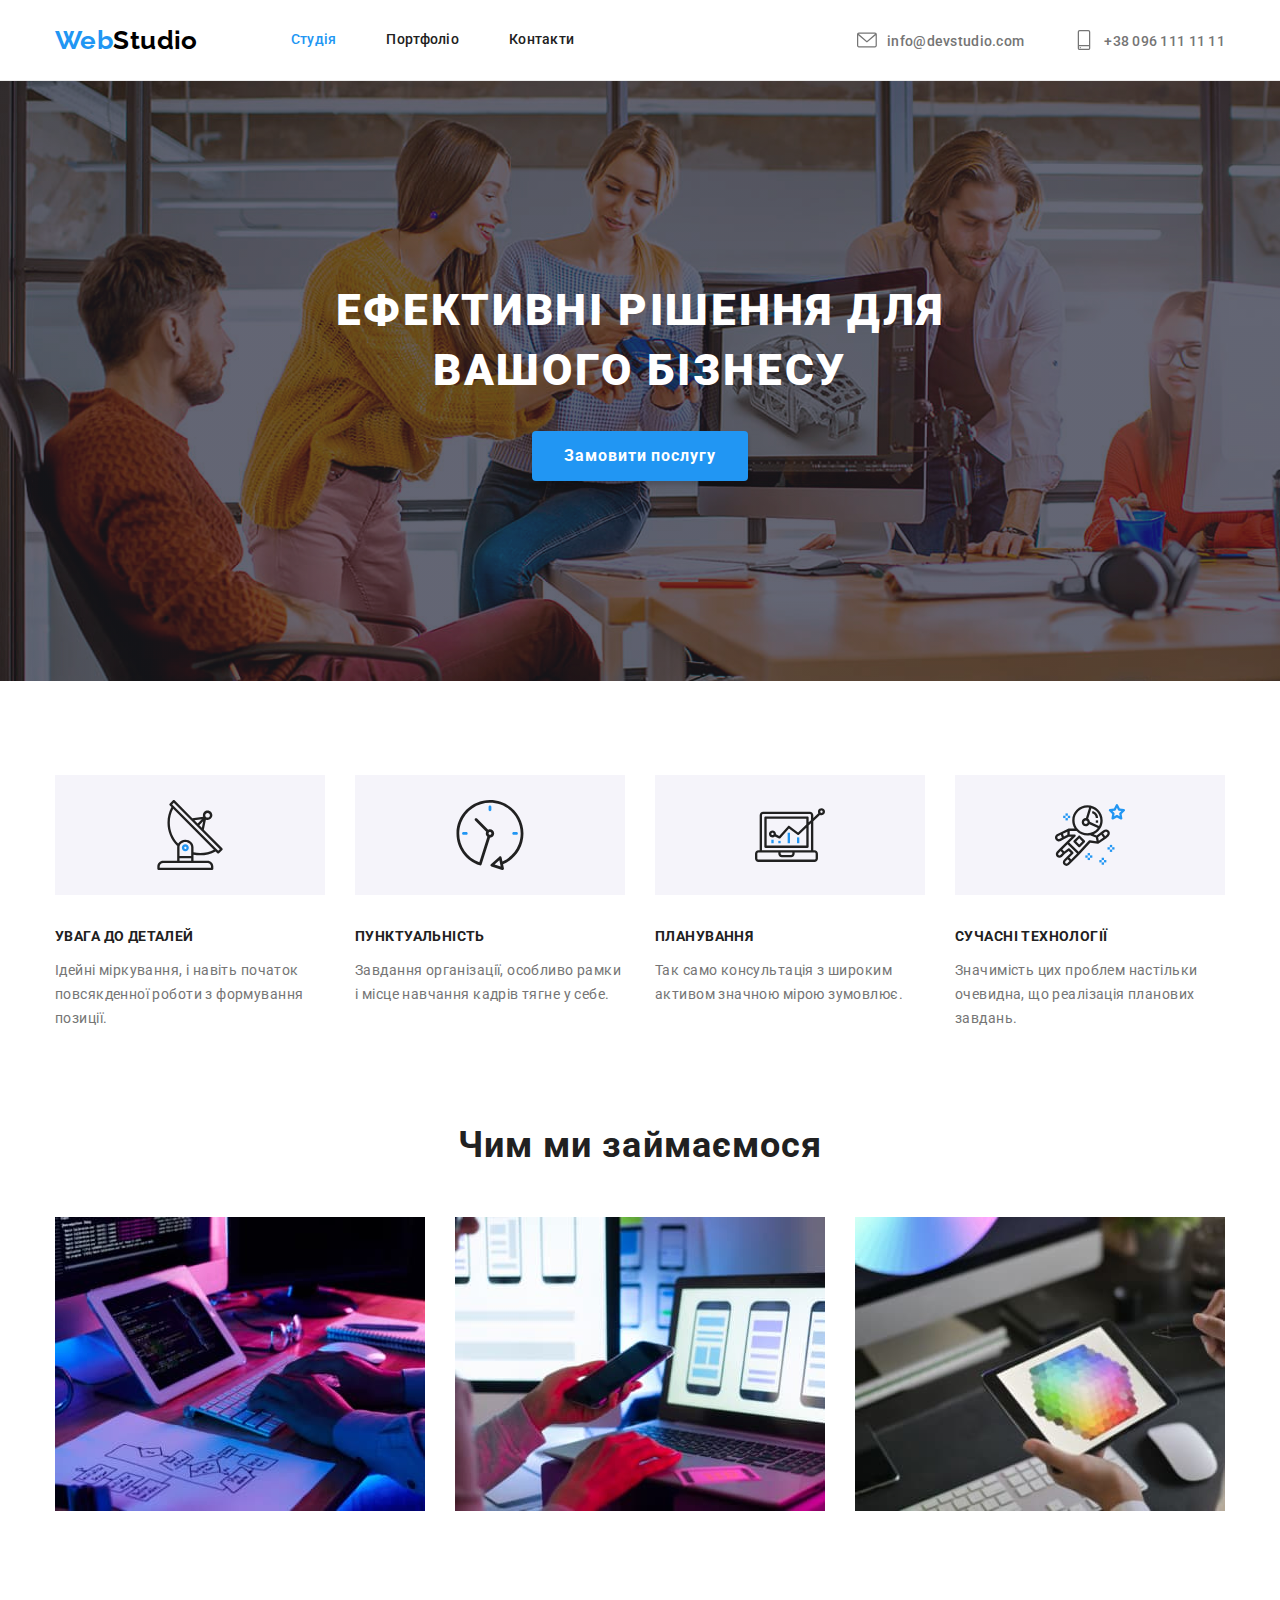
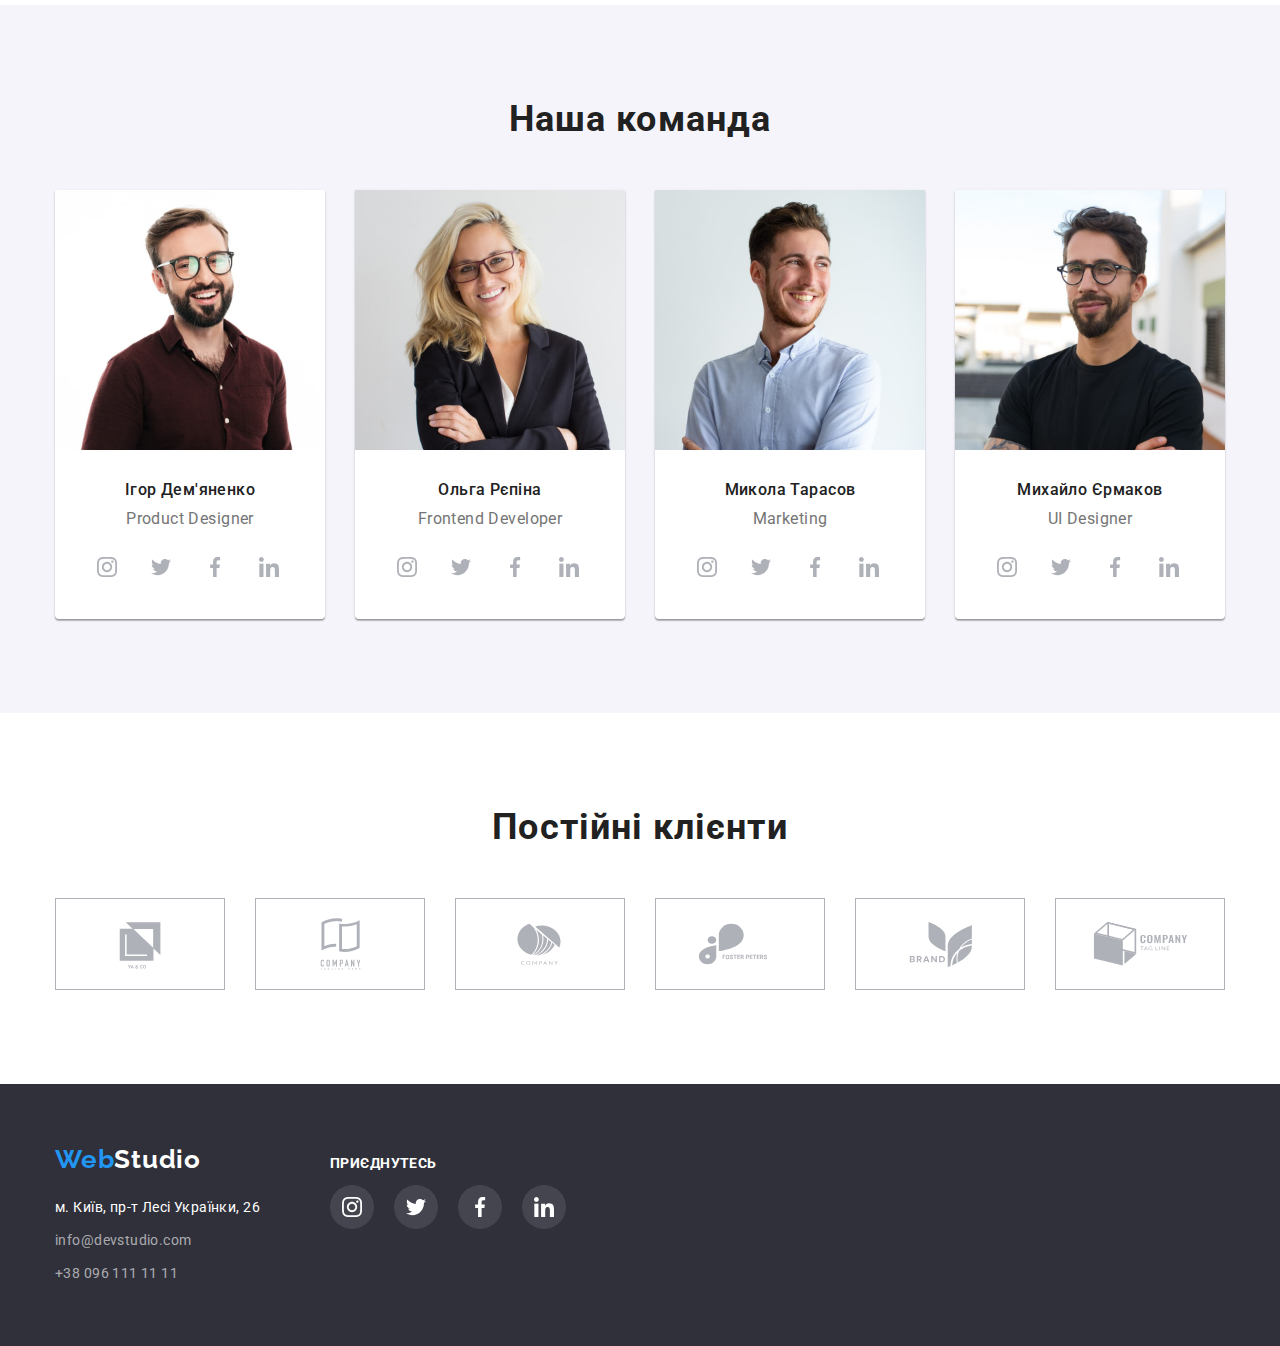
==== index.html @ 355a6f85 "home work" ====
<!DOCTYPE html>
<html lang="uk">

<head>
  <meta charset="UTF-8" />
  <meta http-equiv="X-UA-Compatible" content="IE=edge" />
  <meta name="viewport" content="width=device-width, initial-scale=1.0" />
  <link rel="preconnect" href="https://fonts.googleapis.com" />
  <link rel="preconnect" href="https://fonts.gstatic.com" crossorigin />
  <link href="https://fonts.googleapis.com/css2?family=Raleway:wght@700&family=Roboto:wght@400;500;700;900&display=swap"
    rel="stylesheet" />
  <title>Web Studio</title>
  <link rel="stylesheet"
    href="https://cdnjs.cloudflare.com/ajax/libs/modern-normalize/1.1.0/modern-normalize.min.css" />
  <link rel="stylesheet" href="./сss/styles.css" />
  <link rel="stylesheet" href="./сss/icon.css" />
</head>
<body>
  <!-- Heder -->
  <header class="header">
    <nav class="container header-container">
      <a lang="en" href="./index.html" class="logo"> <span class="logoweb">Web</span>Studio </a>
      <ul class="site-nav list">
        <li class="site-nav-link"><a href="./index.html" class="link curent">Студія </a></li>
        <li class="site-nav-link"><a href="./portfolio.html" class="link">Портфоліо </a></li>
        <li class="site-nav-link"><a href="Контакти" class="link">Контакти </a></li>
      </ul>
      <ul class="auth-nav list">
        <li class="nav-site icon-marg">
<a href="mailto:info@devstudio.com" class="link-nav">
            <div>
              <svg class="icon-nav">
                <use href="./images/symbol-defs.svg#icon-envelope">
                </use>
              </svg>
            </div>
            info@devstudio.com
          </a>
        </li>
        <li class="nav-site">
<a href="tel:+380961111111" class="link-nav">
            <div>
              <svg class="icon-nav">
                <use href="./images/symbol-defs.svg#icon-smartphone">
                </use>
              </svg>
            </div>+38 096 111 11 11
          </a>
        </li>
      </ul>
    </nav>
  </header>
  <main>
    <!-- Section 1 -->
    <section class="hero">
      <h1 class="hero-title">
        Ефективні рішення для<br />
        вашого бізнесу
      </h1>
      <!-- TO DO BUTTON -->
      <button type="button" class="button-hero button-portfolio">Замовити послугу</button>
    </section>
    <section class="textclass section">
      <!-- Hiden after-->
      <div class="container">
<h2 class="visually-hidden">Особливості</h2>
        <ul class="textsextion">
          <li class="textbox">
            <div class="icon-list">
              <svg class="antena">
                <use href="./images/symbol-defs.svg#icon-antenna-1">
                </use>
              </svg>
            </div>
            <h3 class="peculiarities">УВАГА ДО ДЕТАЛЕЙ</h3>
            <p class="peculiarities-list">
              Ідейні міркування, і навіть початок повсякденної роботи з формування позиції.
            </p>
          </li>
          <li class="textbox">
            <div class="icon-list">
              <svg class="antena">
                <use href="./images/symbol-defs.svg#icon-clock-1">
                </use>
              </svg>
            </div>
            <h3 class="peculiarities">ПУНКТУАЛЬНІСТЬ</h3>
            <p class="peculiarities-list">
              Завдання організації, особливо рамки і місце навчання кадрів тягне у себе.
            </p>
          </li>
          <li class="textbox">
            <div class="icon-list">
              <svg class="antena">
                <use href="./images/symbol-defs.svg#icon-diagram-1">
                </use>
              </svg>
            </div>
            <h3 class="peculiarities">ПЛАНУВАННЯ</h3>
            <p class="peculiarities-list">
              Так само консультація з широким активом значною мірою зумовлює.
            </p>
          </li>
          <li class="textbox">
            <div class="icon-list">
              <svg class="antena">
                <use href="./images/symbol-defs.svg#icon-astronaut-1">
                </use>
              </svg>
            </div>
            <h3 class="peculiarities">СУЧАСНІ ТЕХНОЛОГІЇ</h3>
            <p class="peculiarities-list">
              Значимість цих проблем настільки очевидна, що реалізація планових завдань.
            </p>
          </li>
        </ul>
    </section>
    </div>
    <section class="section-list">
      <div class="container ">
        <h2 class="section-tittle">Чим ми займаємося</h2>
        <ul class="boxcard">
          <li class="fotowork"><img src="./images/box1.jpg" alt="Проект з 0" width="370" /></li>
          <li class="fotowork">
            <img src="./images/box2.jpg" alt="Теми на любий вибір" width="370" />
          </li>
          <li class="fotowork"><img src="./images/box3.jpg" alt="Дизайн" width="370" /></li>
        </ul>
      </div>
    </section>
    <!-- Comand -->
    <section class=" section-team section">
      <div class="container">
        <h2 class="section-tittle pading-list">Наша команда</h2>
        <ul class="team-foto-link">
          <li class="team-workers">
            <img src="./images/teamcard1.jpg" alt="Дизайнер" width="270" height="260" />
            <div class="borderteam">
              <h3 class="team">Ігор Дем'яненко</h3>
              <p class="team-work">Product Designer</p>
              <div class="teamicon">
                <a href="https://www.instagram.com" class="socweb">
                  <div class="icon-social">
                    <svg class="social">
                      <use href="./images/symbol-defs.svg#icon-instagram-2">
                      </use>
                    </svg>
                  </div>
                </a>
                <a href="https://twitter.com/" class="socweb">
                  <div class="icon-social">
                    <svg class="social">
                      <use href="./images/symbol-defs.svg#icon-twitter-1">
                      </use>
                    </svg>
                  </div>
                </a>
                <a href="https://www.facebook.com/" class="socweb">
                  <div class="icon-social">
                    <svg class="social">
                      <use href="./images/symbol-defs.svg#icon-facebook-1">
                      </use>
                    </svg>
                  </div>
                </a>
                <a href="https://ua.linkedin.com/" class="socweb">
                  <div class="icon-social">
                    <svg class="social">
                      <use href="./images/symbol-defs.svg#icon-linkedin-1">
                      </use>
                    </svg>
                  </div>
                </a>
              </div>
            </div>
          </li>
          <li class="team-workers">
            <img src="./images/teamcard2.jpg" alt="Розробник" width="270" height="260" />
            <div class="borderteam">
              <h3 class="team">Ольга Рєпіна</h3>
              <p class="team-work">Frontend Developer</p>
              <div class="teamicon">
                <a href="https://www.instagram.com" class="socweb">
                  <div class="icon-social">
                    <svg class="social">
                      <use href="./images/symbol-defs.svg#icon-instagram-2">
                      </use>
                    </svg>
                  </div>
                </a>
                <a href="https://twitter.com/" class="socweb">
                  <div class="icon-social">
                    <svg class="social">
                      <use href="./images/symbol-defs.svg#icon-twitter-1">
                      </use>
                    </svg>
                  </div>
                </a>
                <a href="https://www.facebook.com/" class="socweb">
                  <div class="icon-social">
                    <svg class="social">
                      <use href="./images/symbol-defs.svg#icon-facebook-1">
                      </use>
                    </svg>
                  </div>
                </a>
                <a href="https://ua.linkedin.com/" class="socweb">
                  <div class="icon-social">
                    <svg class="social">
                      <use href="./images/symbol-defs.svg#icon-linkedin-1">
                      </use>
                    </svg>
                  </div>
                </a>
              </div>
            </div>
          </li>
          <li class="team-workers">
            <img src="./images/teamcard3.jpg" alt="Маркетинг" width="270" height="260" />
            <div class="borderteam">
              <h3 class="team">Микола Тарасов</h3>
              <p class="team-work">Marketing</p>
              <div class="teamicon">
                <a href="https://www.instagram.com" class="socweb">
                  <div class="icon-social">
                    <svg class="social">
                      <use href="./images/symbol-defs.svg#icon-instagram-2">
                      </use>
                    </svg>
                  </div>
                </a>
                <a href="https://twitter.com/" class="socweb">
                  <div class="icon-social">
                    <svg class="social">
                      <use href="./images/symbol-defs.svg#icon-twitter-1">
                      </use>
                    </svg>
                  </div>
                </a>
                <a href="https://www.facebook.com/" class="socweb">
                  <div class="icon-social">
                    <svg class="social">
                      <use href="./images/symbol-defs.svg#icon-facebook-1">
                      </use>
                    </svg>
                  </div>
                </a>
                <a href="https://ua.linkedin.com/" class="socweb">
                  <div class="icon-social">
                    <svg class="social">
                      <use href="./images/symbol-defs.svg#icon-linkedin-1">
                      </use>
                    </svg>
                  </div>
                </a>
              </div>
            </div>
          </li>
          <li class="team-workers">
            <img src="./images/teamcard4.jpg" alt="Дизайнер" width="270" height="260" />
            <div class="borderteam">
              <h3 class="team">Михайло Єрмаков</h3>
              <p class="team-work">UI Designer</p>
              <div class="teamicon">
                <a href="https://www.instagram.com" class="socweb">
                  <div class="icon-social">
                    <svg class="social">
                      <use href="./images/symbol-defs.svg#icon-instagram-2">
                      </use>
                    </svg>
                  </div>
                </a>
                <a href="https://twitter.com/" class="socweb">
                  <div class="icon-social">
                    <svg class="social">
                      <use href="./images/symbol-defs.svg#icon-twitter-1">
                      </use>
                    </svg>
                  </div>
                </a>
                <a href="https://www.facebook.com/" class="socweb">
                  <div class="icon-social">
                    <svg class="social">
                      <use href="./images/symbol-defs.svg#icon-facebook-1">
                      </use>
                    </svg>
                  </div>
                </a>
                <a href="https://ua.linkedin.com/" class="socweb">
                  <div class="icon-social">
                    <svg class="social">
                      <use href="./images/symbol-defs.svg#icon-linkedin-1">
                      </use>
                    </svg>
                  </div>
                </a>
              </div>
            </div>
          </li>
        </ul>
      </div>
    </section>
    <section class="section">
      <div class="container">
        <h2 class="section-tittle pading-list">Постійні клієнти</h2>
        <ul class="clientfoot">
          <li>
            <a href="https://www.instagram.com">
              <div class="client-border">
                <svg class="client-icon">
                  <use href="./images/symbol-defs.svg#icon-Logo">
                  </use>
                </svg>
              </div>
            </a>
          </li>
          <li>
            <a href="https://www.instagram.com">
              <div class="client-border">
                <svg class="client-icon">
                  <use href="./images/symbol-defs.svg#icon-Logo-1">
                  </use>
                </svg>
              </div>
            </a>
          </li>
          <li>
            <a href="https://www.instagram.com">
              <div class="client-border">
                <svg class="client-icon">
                  <use href="./images/symbol-defs.svg#icon-Logo-2">
                  </use>
                </svg>
              </div>
            </a>
          </li>
          <li>
            <a href="https://www.instagram.com">
              <div class="client-border">
                <svg class="client-icon">
                  <use href="./images/symbol-defs.svg#icon-Logo-3">
                  </use>
                </svg>
              </div>
            </a>
          </li>
          <li>
            <a href="https://www.instagram.com">
              <div class="client-border">
                <svg class="client-icon">
                  <use href="./images/symbol-defs.svg#icon-Logo-4">
                  </use>
                </svg>
              </div>
            </a>
          </li>
          <li>
            <a href="https://www.instagram.com" class="insta">
              <div class="client-border">
                <svg class="client-icon">
                  <use href="./images/symbol-defs.svg#icon-Logo-5">
                  </use>
                </svg>
              </div>
            </a>
          </li>
        </ul>
      </div>
    </section>
  </main>
  <!-- adress -->
<footer class="footerbg">
    <div class="container container-foter">
    <div class="adresscont">
      <div class="logoclas">
        <a lang="en" href="./index.html" class="logofot">
          <span class="logo-fotweb">Web</span>Studio</a>
      </div>
      <address>
        <div class="conteiner-fot">
          <ul class="footer-nav list">
            <li class="navadress">
              <a href="https://goo.gl/maps/pRwfF4WAniWBqefx9" target="_blank" rel="noreferrer nofollow noopener"
                class="footer-link navigation">м. Київ, пр-т Лесі Українки, 26
              </a>
            </li>
            <li class="navadress">
              <a href="mailto:info@devstudio.com" class="footer-link">info@devstudio.com</a>
            </li>
            <li class="navadress">
              <a href="tel:+380961111111" class="footer-link">+38 096 111 11 11</a>
            </li>
          </ul>
        </div>
        </address>
        </div>
        <div class="conect">
          <p class="fottext">Приєднутесь</p>
          <ul class=conect-list>
            <li>
              <a href="https://www.instagram.com" class="socweb">
                  <div class="icon-foter">
                    <svg class="social">
                      <use href="./images/symbol-defs.svg#icon-instagram-2">
                      </use>
                    </svg>
                  </div>
            </li>
            <li>
              <a href="https://www.instagram.com" class="socweb">
                  <div class="icon-foter">
                    <svg class="social">
                      <use href="./images/symbol-defs.svg#icon-twitter-1">
                      </use>
                    </svg>
                  </div>
            </li>
            <li>
              <a href="https://www.instagram.com" class="socweb">
                  <div class="icon-foter">
                    <svg class="social">
                      <use href="./images/symbol-defs.svg#icon-facebook-1">
                      </use>
                    </svg>
                  </div>
            </li>
            <li>
              <a href="https://www.instagram.com" class="socweb">
                  <div class="icon-foter">
                    <svg class="social">
                      <use href="./images/symbol-defs.svg#icon-linkedin-1">
                      </use>
                    </svg>
                  </div>
            </li>
          </ul>
        </div>
        </div>
  </footer>
</body>
</html>
---- сss/styles.css ----
:root {
  --primary-text-color: rgba(33, 33, 33, 1);
  --logo-link-color: rgba(33, 150, 243, 1);
  --logo-color: rgba(0, 0, 0, 1);
  --primary-background-color: rgba(255, 255, 255, 1);
  --secondary-text: rgba(117, 117, 117, 1);
  --third-text: rgba(255, 255, 255, 0.6);
  --hero-color: rgba(47, 48, 58, 1);
  --active-button: rgba(24, 140, 232, 1);
  --second-background: rgba(245, 244, 250, 1);
  --color-border-heade: rgba(236, 236, 236, 1);
  --border-porfolio: rgba(238, 238, 238, 1);
}

body {
  font-family: 'Roboto', sans-serif;
  font-size: 14px;
  line-height: 1.71;
  letter-spacing: 0.03em;
  color: var(--primary-text-color);
  background-color: var(--primary-background-color);
}
/* сховав точки */

*::before *::after {
  box-sizing: border-box;
}

ul {
  list-style: none;
}

.visually-hidden {
  position: absolute;
  white-space: nowrap;
  width: 1px;
  height: 1px;
  overflow: hidden;
  border: 0;
  padding: 0;
  clip: rect(0 0 0 0);
  clip-path: inset(50%);
  margin: -1px;
}
/* pading margim */
h1,
h2,
h3,
h4,
h5,
h6,
p,
ul {
  margin: 0;
}
ul {
  padding-left: 0;
}
/* LOGOGOGOGOGOGOG */
.link {
  display: block;
  padding-top: 30px;
  padding-bottom: 30px;
}

.logo {
  font-family: 'Raleway', sans-serif;
  font-weight: 700;
  font-size: 26px;
  line-height: 1.2;
  color: var(--logo-color);
  text-decoration: none;
}
.logoweb {
  color: var(--logo-link-color);
}

.logo:focus {
  color: var(--logo-link-color);
}
/* NAVIGATION */
/* Portfolio */
.link-nav {
  display: block;
  padding-top: 30px;
  padding-bottom: 30px;
}
.icon-marg {
  margin-right: 50px;
}

.site-nav .link {
  font-weight: 500;
  font-size: 14px;
  line-height: 1.14;
  letter-spacing: 0.02em;
  color: var(--primary-text-color);
  text-decoration: none;
}
.site-nav .link:hover,
.site-nav .link:focus {
  color: var(--logo-link-color);
}
/* tel+adress */
.auth-nav .link-nav {
  font-weight: 500;
  font-size: 14px;
  line-height: 1.14;
  letter-spacing: 0.02em;
  color: var(--secondary-text);
  text-decoration: none;
}
.auth-nav .link-nav:hover,
.auth-nav .link-nav:focus {
  color: var(--logo-link-color);
}
.site-nav .link.curent {
  color: var(--logo-link-color);
}
.button-portfolio {
  font-family: inherit;
  font-weight: 500;
  font-size: 16px;
  line-height: 1.6;
  letter-spacing: 0.03em;
  border-radius: 4px;
  color: var(--primary-text-color);
  border: none;
  padding: 6px 22px;
  cursor: pointer;
}
.button-portfolio:hover,
.button-portfolio:focus {
  background-color: var(--logo-link-color);
  color: var(--primary-background-color);
}
.button-portfolio:hover,
.button-portfolio:focus {
  box-shadow: 0px 3px 1px rgba(0, 0, 0, 0.1), 0px 1px 2px rgba(0, 0, 0, 0.08),
    0px 2px 2px rgba(0, 0, 0, 0.12);
}
.link-filter {
  text-decoration: none;
}
.filter {
  font-size: 18px;
  line-height: 2;
  letter-spacing: 0.06em;
  color: var(--primary-text-color);
  text-decoration: none;
  margin-bottom: 4px;
}
.filter-foto {
  font-size: 16px;
  line-height: 1.8;
  letter-spacing: 0.03em;
  color: var(--secondary-text);
  text-decoration: none;
}
/* footer */
.logofot {
  font-family: 'Raleway';
  font-style: normal;
  font-weight: 700;
  font-size: 26px;
  line-height: 1.2;
  letter-spacing: 0.03em;
  color: var(--primary-background-color);
  text-decoration: none;
}
.logo-fotweb {
  color: var(--logo-link-color);
}

.logofot:focus {
  color: var(--logo-link-color);
}
/* adress */

.footer-nav .footer-link:hover,
.footer-nav .footer-link:focus {
  color: var(--logo-link-color);
}
.footer-nav :not(:first-child) {
  margin-top: 9px;
}
.footer-link {
  font-size: 14px;
  line-height: 1.7;
  letter-spacing: 0.03em;
  text-decoration: none;
  color: var(--third-text);
}
.navigation {
  color: var(--primary-background-color);
}

/* hero section */
.hero {
  background-image: linear-gradient(rgba(47, 48, 58, 0.4), rgba(47, 48, 58, 0.4)),
    url(../images/work.png);
  max-width: 1600px;
  height: 600px;
  background-repeat: no-repeat;
  object-fit: cover;
  background-color: rgba(47, 48, 58, 0.4);
  background-size: auto;
  margin: auto;
  text-align: center;
  padding-top: 200px;
  padding-bottom: 200px;
}
.hero-title {
  font-weight: 900;
  font-size: 44px;
  line-height: 1.36;
  letter-spacing: 0.06em;
  text-transform: uppercase;
  color: var(--primary-background-color);
}
.button-hero {
  font-family: inherit;
  font-weight: 700;
  font-size: 16px;
  line-height: 1.87;
  letter-spacing: 0.06em;
  color: var(--primary-background-color);
  background-color: var(--logo-link-color);
  cursor: pointer;
  border-radius: 4px;
  margin-top: 30px;
  padding: 10px 32px;
  box-shadow: 0px 4px 4px rgba(0, 0, 0, 0.15);
}
.button-hero:hover,
.button-hero:focus {
  color: var(--primary-background-color);
  background-color: var(--active-button);
}
/* пер(peculiarities)-особливості  */
/* section 2  */

.textsextion {
  display: flex;
  gap: 30px;
}
.textbox .peculiarities :not(:first-child) {
  margin-left: 30px;
}
.peculiarities {
  font-size: 14px;
  line-height: 1.7;
  letter-spacing: 0.03em;
  text-transform: uppercase;
  margin-top: 30px;
}
.peculiarities-list {
  color: var(--secondary-text);
  margin-top: 10px;
}
/* section 3  */
.boxcard {
  display: flex;
  margin-top: 50px;
  gap: 30px;
}
.fotowork {
  width: calc((100% - 60px) / 3);
  display: flex;
}
.section-list {
  padding-bottom: 94px;
}

.section-tittle {
  font-weight: 700;
  font-size: 36px;
  line-height: 1.16;
  letter-spacing: 0.03em;
  text-align: center;
  color: var(--primary-text-color);
}
/* section team */

.section-team {
  background-color: var(--second-background);
}
.team-foto-link {
  display: flex;
  margin-top: 50px;
}
.team-workers {
  width: calc((100% - 90px) / 4);
  background-color: var(--primary-background-color);
}
.borderteam {
  padding-top: 30px;
  padding-bottom: 30px;
}

.team-workers:not(:first-child) {
  margin-left: 30px;
}
.team-work {
  margin-top: 10px;
  text-align: center;
  font-size: 16px;
  line-height: 1.2;
  color: var(--secondary-text);
}

.team {
  font-weight: 500;
  font-size: 16px;
  line-height: 1.2;
  color: var(--primary-text-color);
  text-align: center;
}

/* /* cursor зі значенням pointer. */
/* cursor: pointer; */
/*  */
address {
  font-style: normal;
}
.container {
  width: 1200px;
  padding-left: 15px;
  padding-right: 15px;
  margin-left: auto;
  margin-right: auto;
}
.header-container {
  display: flex;
}
.site-nav {
  display: flex;
  align-items: center;
}
.auth-nav {
  display: flex;
  align-items: center;
  margin-left: auto;
}
.logo {
  margin-left: 0;
  padding-top: 25px;
  padding-bottom: 24px;
}
.site-nav {
  margin-left: 93px;
}
.site-nav-link:not(:first-child) {
  margin-left: 50px;
}

.footerbg {
  padding-top: 60px;
  padding-bottom: 60px;
  background-color: var(--hero-color);
}

.team-workers {
  box-shadow: 0px 1px 3px rgba(0, 0, 0, 0.12), 0px 1px 1px rgba(0, 0, 0, 0.14),
    0px 2px 1px rgba(0, 0, 0, 0.2);
  border-radius: 0px 0px 4px 4px;
}
/* portfolio */
.button {
  display: flex;
  justify-content: center;
}
.button :not(:last-child) {
  margin-right: 9px;
}

.header {
  border-bottom: 1px solid var(--color-border-heade);
}
.section {
  padding-top: 94px;
  padding-bottom: 94px;
}
.foto-link {
  display: flex;
  flex-wrap: wrap;
  margin-top: 50px;
  gap: 30px;
}

.flex-elements {
  background-color: var(--primary-background-color);
}
.flex-elements:hover,
.flex-elements:focus {
  box-shadow: 0px 1px 1px rgba(0, 0, 0, 0.12), 0px 4px 4px rgba(0, 0, 0, 0.06),
    1px 4px 6px rgba(0, 0, 0, 0.16);
}
.logoclas {
  margin-bottom: 20px;
}
.foterclass :not(:first-child) {
  margin-top: 9px;
}
.border-foto {
  border-bottom-width: 1px;
  border-bottom-style: solid;
  border-left-width: 1px;
  border-left-style: solid;
  border-right-width: 1px;
  border-right-style: solid;
  border-color: var(--border-porfolio);
  padding-top: 20px;
  padding-bottom: 20px;
  padding-left: 24px;
  padding-right: 24px;
}
.border-foto {
  display: block;
}
img {
  display: block;
  height: auto;
  max-width: 100%;
}
/* /testststststststs */
.footerbg {
  display: flex;
  align-items: baseline;
}
---- сss/icon.css ----
:root {
  --hover-icon: rgba(117, 117, 117, 1);
  --primary-text-color: rgba(33, 33, 33, 1);
  --logo-link-color: rgba(33, 150, 243, 1);
  --logo-color: rgba(0, 0, 0, 1);
  --primary-background-color: rgba(255, 255, 255, 1);
  --secondary-text: rgba(117, 117, 117, 1);
  --third-text: rgba(255, 255, 255, 0.6);
  --hero-color: rgba(47, 48, 58, 1);
  --active-button: rgba(24, 140, 232, 1);
  --second-background: rgba(245, 244, 250, 1);
  --color-border-heade: rgba(236, 236, 236, 1);
  --border-porfolio: rgba(238, 238, 238, 1);
  --color-mini-iconrgbargba: rgba(175, 177, 184, 1);
}

.icon-nav {
  display: block;
  height: 20px;
  width: 20px;
  margin-right: 10px;
  fill: var(--hover-icon);
}

.link-nav {
  display: flex;
  align-items: flex-end;
}
.link-nav:hover svg,
.link-nav:focus svg {
  fill: var(--logo-link-color);
}

.icon-list {
  width: 270px;
  height: 120px;
  background-color: #f5f4fa;
}
.antena {
  width: 70px;
  height: 70px;
  margin-left: 100px;
  margin-top: 25px;
  background-color: #f5f4fa;
}
.icon-social {
  width: 44px;
  height: 44px;
  background-color: var(--primary-background-color);
  border-radius: 50px;
  fill: var(--color-mini-iconrgbargba);
}
.social {
  margin-left: 12px;
  margin-top: 12px;
  width: 20px;
  height: 20px;
  align-content: center;
}

.icon-social:hover {
  background-color: rgba(33, 150, 243, 1);
  fill: rgba(255, 255, 255, 1);
}

.teamicon {
  display: flex;
  gap: 10px;
  margin-left: 30px;
  margin-top: 16px;
}
.client-border {
  display: block;
  width: 170px;
  height: 92px;
  border: 1px solid rgba(175, 177, 184, 1);
}
.client-icon {
  width: 106px;
  height: 60px;
  margin: 16px 32px;
  background-color: var(--primary-background-color);
  fill: var(--color-mini-iconrgbargba);
}
.client-icon:hover,
.client-icon:focus {
  fill: rgba(33, 150, 243, 1);
}
.client-border:hover {
  border: 1px solid rgba(33, 150, 243, 1);
}
.clientfoot {
  display: flex;
  gap: 30px;
}
.pading-list {
  margin-bottom: 50px;
}

.fottext {
  color: var(--primary-background-color);
  font-weight: 700;
  font-size: 14px;
  line-height: 1.14px;
  letter-spacing: 0.03em;
  text-transform: uppercase;
}
.conect-list {
  display: flex;
}
.socweb {
}
.container-foter {
  display: flex;
  align-items: baseline;
}
.adresscont {
}
.fottext {
}
.conect {
  margin-left: 70px;
}
.conect-list {
  margin-top: 20px;
  gap: 10px;
}
.icon-foter {
  width: 44px;
  height: 44px;
  background-color: rgba(255, 255, 255, 0.1);
  border-radius: 50px;
  fill: var(--primary-background-color);
}
.icon-foter:hover,
.icon-foter:focus {
  background-color: rgba(33, 150, 243, 1);
  fill: rgba(255, 255, 255, 1);
}
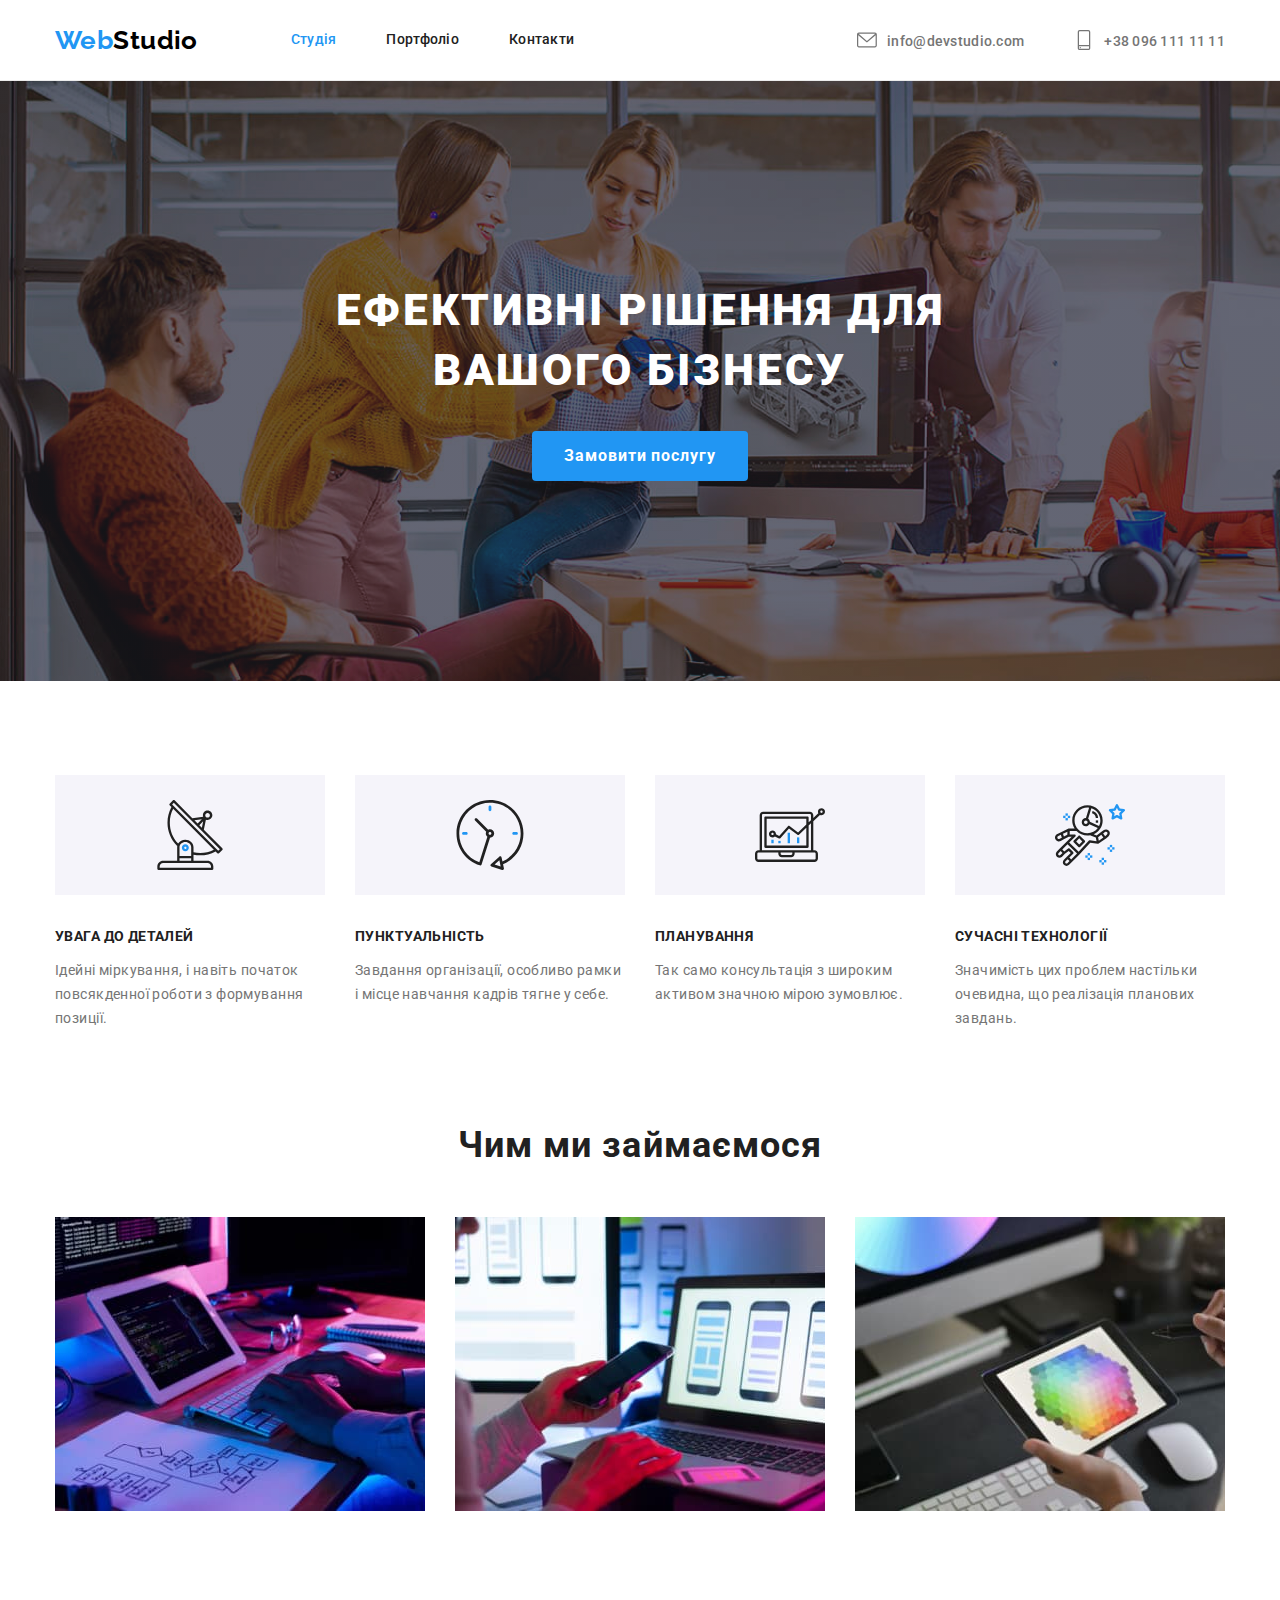
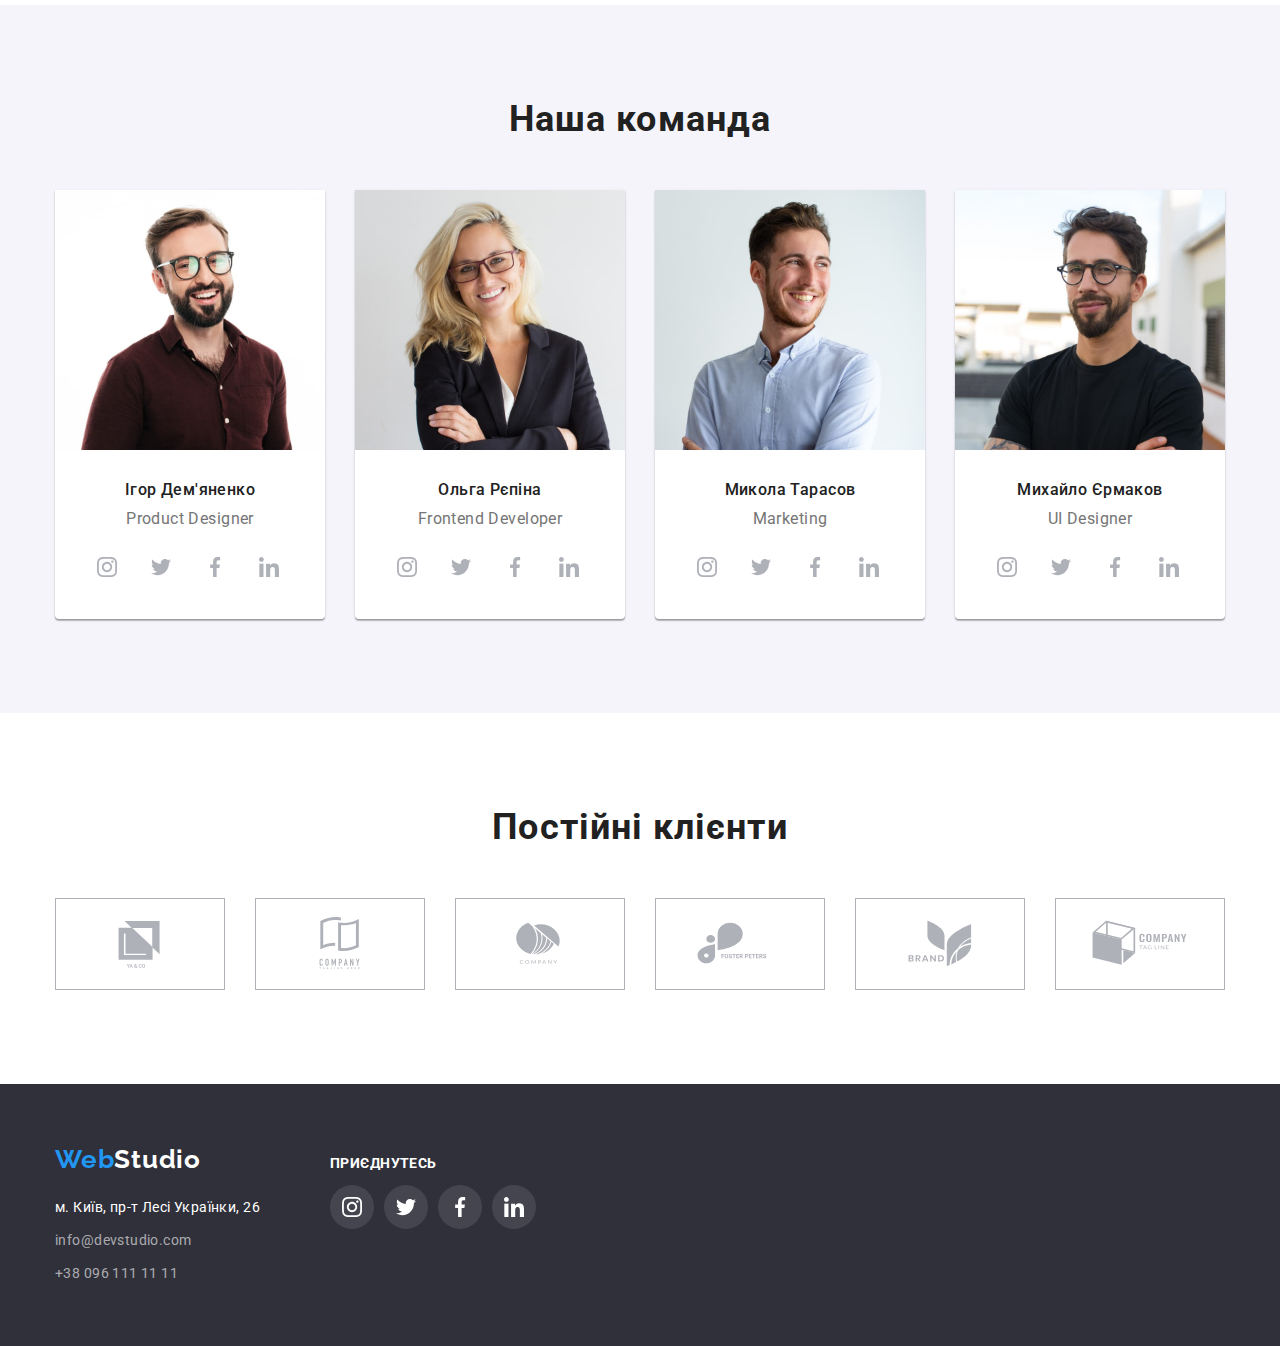
==== commit 059abf4f: "home work" ====
--- a/index.html
+++ b/index.html
@@ -1,441 +1,410 @@
 <!DOCTYPE html>
 <html lang="uk">
-
-<head>
-  <meta charset="UTF-8" />
-  <meta http-equiv="X-UA-Compatible" content="IE=edge" />
-  <meta name="viewport" content="width=device-width, initial-scale=1.0" />
-  <link rel="preconnect" href="https://fonts.googleapis.com" />
-  <link rel="preconnect" href="https://fonts.gstatic.com" crossorigin />
-  <link href="https://fonts.googleapis.com/css2?family=Raleway:wght@700&family=Roboto:wght@400;500;700;900&display=swap"
-    rel="stylesheet" />
-  <title>Web Studio</title>
-  <link rel="stylesheet"
-    href="https://cdnjs.cloudflare.com/ajax/libs/modern-normalize/1.1.0/modern-normalize.min.css" />
-  <link rel="stylesheet" href="./сss/styles.css" />
-  <link rel="stylesheet" href="./сss/icon.css" />
-</head>
-<body>
-  <!-- Heder -->
-  <header class="header">
-    <nav class="container header-container">
-      <a lang="en" href="./index.html" class="logo"> <span class="logoweb">Web</span>Studio </a>
-      <ul class="site-nav list">
-        <li class="site-nav-link"><a href="./index.html" class="link curent">Студія </a></li>
-        <li class="site-nav-link"><a href="./portfolio.html" class="link">Портфоліо </a></li>
-        <li class="site-nav-link"><a href="Контакти" class="link">Контакти </a></li>
-      </ul>
-      <ul class="auth-nav list">
-        <li class="nav-site icon-marg">
-<a href="mailto:info@devstudio.com" class="link-nav">
-            <div>
-              <svg class="icon-nav">
-                <use href="./images/symbol-defs.svg#icon-envelope">
-                </use>
-              </svg>
-            </div>
-            info@devstudio.com
-          </a>
-        </li>
-        <li class="nav-site">
-<a href="tel:+380961111111" class="link-nav">
-            <div>
-              <svg class="icon-nav">
-                <use href="./images/symbol-defs.svg#icon-smartphone">
-                </use>
-              </svg>
-            </div>+38 096 111 11 11
-          </a>
-        </li>
-      </ul>
-    </nav>
-  </header>
-  <main>
-    <!-- Section 1 -->
-    <section class="hero">
-      <h1 class="hero-title">
-        Ефективні рішення для<br />
-        вашого бізнесу
-      </h1>
-      <!-- TO DO BUTTON -->
-      <button type="button" class="button-hero button-portfolio">Замовити послугу</button>
-    </section>
-    <section class="textclass section">
-      <!-- Hiden after-->
-      <div class="container">
-<h2 class="visually-hidden">Особливості</h2>
-        <ul class="textsextion">
-          <li class="textbox">
-            <div class="icon-list">
-              <svg class="antena">
-                <use href="./images/symbol-defs.svg#icon-antenna-1">
-                </use>
-              </svg>
-            </div>
-            <h3 class="peculiarities">УВАГА ДО ДЕТАЛЕЙ</h3>
-            <p class="peculiarities-list">
-              Ідейні міркування, і навіть початок повсякденної роботи з формування позиції.
-            </p>
-          </li>
-          <li class="textbox">
-            <div class="icon-list">
-              <svg class="antena">
-                <use href="./images/symbol-defs.svg#icon-clock-1">
-                </use>
-              </svg>
-            </div>
-            <h3 class="peculiarities">ПУНКТУАЛЬНІСТЬ</h3>
-            <p class="peculiarities-list">
-              Завдання організації, особливо рамки і місце навчання кадрів тягне у себе.
-            </p>
-          </li>
-          <li class="textbox">
-            <div class="icon-list">
-              <svg class="antena">
-                <use href="./images/symbol-defs.svg#icon-diagram-1">
-                </use>
-              </svg>
-            </div>
-            <h3 class="peculiarities">ПЛАНУВАННЯ</h3>
-            <p class="peculiarities-list">
-              Так само консультація з широким активом значною мірою зумовлює.
-            </p>
-          </li>
-          <li class="textbox">
-            <div class="icon-list">
-              <svg class="antena">
-                <use href="./images/symbol-defs.svg#icon-astronaut-1">
-                </use>
-              </svg>
-            </div>
-            <h3 class="peculiarities">СУЧАСНІ ТЕХНОЛОГІЇ</h3>
-            <p class="peculiarities-list">
-              Значимість цих проблем настільки очевидна, що реалізація планових завдань.
-            </p>
-          </li>
+  <head>
+    <meta charset="UTF-8" />
+    <meta http-equiv="X-UA-Compatible" content="IE=edge" />
+    <meta name="viewport" content="width=device-width, initial-scale=1.0" />
+    <link rel="preconnect" href="https://fonts.googleapis.com" />
+    <link rel="preconnect" href="https://fonts.gstatic.com" crossorigin />
+    <link
+      href="https://fonts.googleapis.com/css2?family=Raleway:wght@700&family=Roboto:wght@400;500;700;900&display=swap"
+      rel="stylesheet"
+    />
+    <title>Web Studio</title>
+    <link
+      rel="stylesheet"
+      href="https://cdnjs.cloudflare.com/ajax/libs/modern-normalize/1.1.0/modern-normalize.min.css"
+    />
+    <link rel="stylesheet" href="./сss/styles.css" />
+    <link rel="stylesheet" href="./сss/icon.css" />
+  </head>
+  <body>
+    <!-- Heder -->
+    <header class="header">
+      <nav class="container header-container">
+        <a lang="en" href="./index.html" class="logo"> <span class="logoweb">Web</span>Studio </a>
+        <ul class="site-nav list">
+          <li class="site-nav-link"><a href="./index.html" class="link curent">Студія </a></li>
+          <li class="site-nav-link"><a href="./portfolio.html" class="link">Портфоліо </a></li>
+          <li class="site-nav-link"><a href="Контакти" class="link">Контакти </a></li>
         </ul>
-    </section>
-    </div>
-    <section class="section-list">
-      <div class="container ">
-        <h2 class="section-tittle">Чим ми займаємося</h2>
-        <ul class="boxcard">
-          <li class="fotowork"><img src="./images/box1.jpg" alt="Проект з 0" width="370" /></li>
-          <li class="fotowork">
-            <img src="./images/box2.jpg" alt="Теми на любий вибір" width="370" />
-          </li>
-          <li class="fotowork"><img src="./images/box3.jpg" alt="Дизайн" width="370" /></li>
-        </ul>
-      </div>
-    </section>
-    <!-- Comand -->
-    <section class=" section-team section">
-      <div class="container">
-        <h2 class="section-tittle pading-list">Наша команда</h2>
-        <ul class="team-foto-link">
-          <li class="team-workers">
-            <img src="./images/teamcard1.jpg" alt="Дизайнер" width="270" height="260" />
-            <div class="borderteam">
-              <h3 class="team">Ігор Дем'яненко</h3>
-              <p class="team-work">Product Designer</p>
-              <div class="teamicon">
-                <a href="https://www.instagram.com" class="socweb">
-                  <div class="icon-social">
-                    <svg class="social">
-                      <use href="./images/symbol-defs.svg#icon-instagram-2">
-                      </use>
-                    </svg>
-                  </div>
-                </a>
-                <a href="https://twitter.com/" class="socweb">
-                  <div class="icon-social">
-                    <svg class="social">
-                      <use href="./images/symbol-defs.svg#icon-twitter-1">
-                      </use>
-                    </svg>
-                  </div>
-                </a>
-                <a href="https://www.facebook.com/" class="socweb">
-                  <div class="icon-social">
-                    <svg class="social">
-                      <use href="./images/symbol-defs.svg#icon-facebook-1">
-                      </use>
-                    </svg>
-                  </div>
-                </a>
-                <a href="https://ua.linkedin.com/" class="socweb">
-                  <div class="icon-social">
-                    <svg class="social">
-                      <use href="./images/symbol-defs.svg#icon-linkedin-1">
-                      </use>
-                    </svg>
-                  </div>
-                </a>
-              </div>
-            </div>
-          </li>
-          <li class="team-workers">
-            <img src="./images/teamcard2.jpg" alt="Розробник" width="270" height="260" />
-            <div class="borderteam">
-              <h3 class="team">Ольга Рєпіна</h3>
-              <p class="team-work">Frontend Developer</p>
-              <div class="teamicon">
-                <a href="https://www.instagram.com" class="socweb">
-                  <div class="icon-social">
-                    <svg class="social">
-                      <use href="./images/symbol-defs.svg#icon-instagram-2">
-                      </use>
-                    </svg>
-                  </div>
-                </a>
-                <a href="https://twitter.com/" class="socweb">
-                  <div class="icon-social">
-                    <svg class="social">
-                      <use href="./images/symbol-defs.svg#icon-twitter-1">
-                      </use>
-                    </svg>
-                  </div>
-                </a>
-                <a href="https://www.facebook.com/" class="socweb">
-                  <div class="icon-social">
-                    <svg class="social">
-                      <use href="./images/symbol-defs.svg#icon-facebook-1">
-                      </use>
-                    </svg>
-                  </div>
-                </a>
-                <a href="https://ua.linkedin.com/" class="socweb">
-                  <div class="icon-social">
-                    <svg class="social">
-                      <use href="./images/symbol-defs.svg#icon-linkedin-1">
-                      </use>
-                    </svg>
-                  </div>
-                </a>
-              </div>
-            </div>
-          </li>
-          <li class="team-workers">
-            <img src="./images/teamcard3.jpg" alt="Маркетинг" width="270" height="260" />
-            <div class="borderteam">
-              <h3 class="team">Микола Тарасов</h3>
-              <p class="team-work">Marketing</p>
-              <div class="teamicon">
-                <a href="https://www.instagram.com" class="socweb">
-                  <div class="icon-social">
-                    <svg class="social">
-                      <use href="./images/symbol-defs.svg#icon-instagram-2">
-                      </use>
-                    </svg>
-                  </div>
-                </a>
-                <a href="https://twitter.com/" class="socweb">
-                  <div class="icon-social">
-                    <svg class="social">
-                      <use href="./images/symbol-defs.svg#icon-twitter-1">
-                      </use>
-                    </svg>
-                  </div>
-                </a>
-                <a href="https://www.facebook.com/" class="socweb">
-                  <div class="icon-social">
-                    <svg class="social">
-                      <use href="./images/symbol-defs.svg#icon-facebook-1">
-                      </use>
-                    </svg>
-                  </div>
-                </a>
-                <a href="https://ua.linkedin.com/" class="socweb">
-                  <div class="icon-social">
-                    <svg class="social">
-                      <use href="./images/symbol-defs.svg#icon-linkedin-1">
-                      </use>
-                    </svg>
-                  </div>
-                </a>
-              </div>
-            </div>
-          </li>
-          <li class="team-workers">
-            <img src="./images/teamcard4.jpg" alt="Дизайнер" width="270" height="260" />
-            <div class="borderteam">
-              <h3 class="team">Михайло Єрмаков</h3>
-              <p class="team-work">UI Designer</p>
-              <div class="teamicon">
-                <a href="https://www.instagram.com" class="socweb">
-                  <div class="icon-social">
-                    <svg class="social">
-                      <use href="./images/symbol-defs.svg#icon-instagram-2">
-                      </use>
-                    </svg>
-                  </div>
-                </a>
-                <a href="https://twitter.com/" class="socweb">
-                  <div class="icon-social">
-                    <svg class="social">
-                      <use href="./images/symbol-defs.svg#icon-twitter-1">
-                      </use>
-                    </svg>
-                  </div>
-                </a>
-                <a href="https://www.facebook.com/" class="socweb">
-                  <div class="icon-social">
-                    <svg class="social">
-                      <use href="./images/symbol-defs.svg#icon-facebook-1">
-                      </use>
-                    </svg>
-                  </div>
-                </a>
-                <a href="https://ua.linkedin.com/" class="socweb">
-                  <div class="icon-social">
-                    <svg class="social">
-                      <use href="./images/symbol-defs.svg#icon-linkedin-1">
-                      </use>
-                    </svg>
-                  </div>
-                </a>
-              </div>
-            </div>
-          </li>
-        </ul>
-      </div>
-    </section>
-    <section class="section">
-      <div class="container">
-        <h2 class="section-tittle pading-list">Постійні клієнти</h2>
-        <ul class="clientfoot">
-          <li>
-            <a href="https://www.instagram.com">
-              <div class="client-border">
-                <svg class="client-icon">
-                  <use href="./images/symbol-defs.svg#icon-Logo">
-                  </use>
-                </svg>
-              </div>
+        <ul class="auth-nav list">
+          <li class="nav-site icon-marg">
+            <a href="mailto:info@devstudio.com" class="link-nav">
+              <div>
+                <svg class="icon-nav">
+                  <use href="./images/symbol-defs.svg#icon-envelope"></use>
+                </svg>
+              </div>
+              info@devstudio.com
             </a>
           </li>
-          <li>
-            <a href="https://www.instagram.com">
-              <div class="client-border">
-                <svg class="client-icon">
-                  <use href="./images/symbol-defs.svg#icon-Logo-1">
-                  </use>
-                </svg>
-              </div>
-            </a>
-          </li>
-          <li>
-            <a href="https://www.instagram.com">
-              <div class="client-border">
-                <svg class="client-icon">
-                  <use href="./images/symbol-defs.svg#icon-Logo-2">
-                  </use>
-                </svg>
-              </div>
-            </a>
-          </li>
-          <li>
-            <a href="https://www.instagram.com">
-              <div class="client-border">
-                <svg class="client-icon">
-                  <use href="./images/symbol-defs.svg#icon-Logo-3">
-                  </use>
-                </svg>
-              </div>
-            </a>
-          </li>
-          <li>
-            <a href="https://www.instagram.com">
-              <div class="client-border">
-                <svg class="client-icon">
-                  <use href="./images/symbol-defs.svg#icon-Logo-4">
-                  </use>
-                </svg>
-              </div>
-            </a>
-          </li>
-          <li>
-            <a href="https://www.instagram.com" class="insta">
-              <div class="client-border">
-                <svg class="client-icon">
-                  <use href="./images/symbol-defs.svg#icon-Logo-5">
-                  </use>
-                </svg>
-              </div>
+          <li class="nav-site">
+            <a href="tel:+380961111111" class="link-nav">
+              <div>
+                <svg class="icon-nav">
+                  <use href="./images/symbol-defs.svg#icon-smartphone"></use>
+                </svg>
+              </div>
+              +38 096 111 11 11
             </a>
           </li>
         </ul>
+      </nav>
+    </header>
+    <main>
+      <!-- Section 1 -->
+      <section class="hero">
+        <h1 class="hero-title">
+          Ефективні рішення для<br />
+          вашого бізнесу
+        </h1>
+        <!-- TO DO BUTTON -->
+        <button type="button" class="button-hero button-portfolio">Замовити послугу</button>
+      </section>
+      <!-- hiden after -->
+      <section class="textclass section">
+        <h2 class="visually-hidden">Особливості</h2>
+        <div class="container">
+          <ul class="textsextion">
+            <li class="textbox">
+              <div class="icon-list">
+                <svg class="antena">
+                  <use href="./images/symbol-defs.svg#icon-antenna-1"></use>
+                </svg>
+              </div>
+              <h3 class="peculiarities">УВАГА ДО ДЕТАЛЕЙ</h3>
+              <p class="peculiarities-list">
+                Ідейні міркування, і навіть початок повсякденної роботи з формування позиції.
+              </p>
+            </li>
+            <li class="textbox">
+              <div class="icon-list">
+                <svg class="antena">
+                  <use href="./images/symbol-defs.svg#icon-clock-1"></use>
+                </svg>
+              </div>
+              <h3 class="peculiarities">ПУНКТУАЛЬНІСТЬ</h3>
+              <p class="peculiarities-list">
+                Завдання організації, особливо рамки і місце навчання кадрів тягне у себе.
+              </p>
+            </li>
+            <li class="textbox">
+              <div class="icon-list">
+                <svg class="antena">
+                  <use href="./images/symbol-defs.svg#icon-diagram-1"></use>
+                </svg>
+              </div>
+              <h3 class="peculiarities">ПЛАНУВАННЯ</h3>
+              <p class="peculiarities-list">
+                Так само консультація з широким активом значною мірою зумовлює.
+              </p>
+            </li>
+            <li class="textbox">
+              <div class="icon-list">
+                <svg class="antena">
+                  <use href="./images/symbol-defs.svg#icon-astronaut-1"></use>
+                </svg>
+              </div>
+              <h3 class="peculiarities">СУЧАСНІ ТЕХНОЛОГІЇ</h3>
+              <p class="peculiarities-list">
+                Значимість цих проблем настільки очевидна, що реалізація планових завдань.
+              </p>
+            </li>
+          </ul>
+        </div>
+      </section>
+      <section class="section-list">
+        <div class="container">
+          <h2 class="section-tittle">Чим ми займаємося</h2>
+          <ul class="boxcard">
+            <li class="fotowork"><img src="./images/box1.jpg" alt="Проект з 0" width="370" /></li>
+            <li class="fotowork">
+              <img src="./images/box2.jpg" alt="Теми на любий вибір" width="370" />
+            </li>
+            <li class="fotowork"><img src="./images/box3.jpg" alt="Дизайн" width="370" /></li>
+          </ul>
+        </div>
+      </section>
+      <!-- Comand -->
+      <section class="section-team section">
+        <div class="container">
+          <h2 class="section-tittle pading-list">Наша команда</h2>
+          <ul class="team-foto-link">
+            <li class="team-workers">
+              <img src="./images/teamcard1.jpg" alt="Дизайнер" width="270" height="260" />
+              <div class="borderteam">
+                <h3 class="team">Ігор Дем'яненко</h3>
+                <p class="team-work">Product Designer</p>
+                <div class="teamicon">
+                  <ul class="list-comandos footer2">
+                    <li>
+                      <a href="https://www.instagram.com" class="link2">
+                        <svg width="20" height="20" class="icon-footer2">
+                          <use href="./images/symbol-defs.svg#icon-instagram-2"></use>
+                        </svg>
+                      </a>
+                    </li>
+                    <li>
+                      <a href="https://twitter.com/" class="link2">
+                        <svg width="20" height="20" class="icon-footer2">
+                          <use href="./images/symbol-defs.svg#icon-twitter-1"></use>
+                        </svg>
+                      </a>
+                    </li>
+                    <li>
+                      <a href="https://uk-ua.facebook.com/" class="link2">
+                        <svg width="20" height="20" class="icon-footer2">
+                          <use href="./images/symbol-defs.svg#icon-facebook-1"></use>
+                        </svg>
+                      </a>
+                    </li>
+                    <li>
+                      <a href="https://ua.linkedin.com/" class="link2">
+                        <svg width="20" height="20" class="icon-footer2">
+                          <use href="./images/symbol-defs.svg#icon-linkedin-1"></use>
+                        </svg>
+                      </a>
+                    </li>
+                  </ul>
+                </div>
+              </div>
+            </li>
+            <li class="team-workers">
+              <img src="./images/teamcard2.jpg" alt="Розробник" width="270" height="260" />
+              <div class="borderteam">
+                <h3 class="team">Ольга Рєпіна</h3>
+                <p class="team-work">Frontend Developer</p>
+                <div class="teamicon">
+                  <ul class="list-comandos footer2">
+                    <li>
+                      <a href="https://www.instagram.com" class="link2">
+                        <svg width="20" height="20" class="icon-footer2">
+                          <use href="./images/symbol-defs.svg#icon-instagram-2"></use>
+                        </svg>
+                      </a>
+                    </li>
+                    <li>
+                      <a href="https://twitter.com/" class="link2">
+                        <svg width="20" height="20" class="icon-footer2">
+                          <use href="./images/symbol-defs.svg#icon-twitter-1"></use>
+                        </svg>
+                      </a>
+                    </li>
+                    <li>
+                      <a href="https://uk-ua.facebook.com/" class="link2">
+                        <svg width="20" height="20" class="icon-footer2">
+                          <use href="./images/symbol-defs.svg#icon-facebook-1"></use>
+                        </svg>
+                      </a>
+                    </li>
+                    <li>
+                      <a href="https://ua.linkedin.com/" class="link2">
+                        <svg width="20" height="20" class="icon-footer2">
+                          <use href="./images/symbol-defs.svg#icon-linkedin-1"></use>
+                        </svg>
+                      </a>
+                    </li>
+                  </ul>
+                </div>
+              </div>
+            </li>
+            <li class="team-workers">
+              <img src="./images/teamcard3.jpg" alt="Маркетинг" width="270" height="260" />
+              <div class="borderteam">
+                <h3 class="team">Микола Тарасов</h3>
+                <p class="team-work">Marketing</p>
+                <div class="teamicon">
+                  <ul class="list-comandos footer2">
+                    <li>
+                      <a href="https://www.instagram.com" class="link2">
+                        <svg width="20" height="20" class="icon-footer2">
+                          <use href="./images/symbol-defs.svg#icon-instagram-2"></use>
+                        </svg>
+                      </a>
+                    </li>
+                    <li>
+                      <a href="https://twitter.com/" class="link2">
+                        <svg width="20" height="20" class="icon-footer2">
+                          <use href="./images/symbol-defs.svg#icon-twitter-1"></use>
+                        </svg>
+                      </a>
+                    </li>
+                    <li>
+                      <a href="https://uk-ua.facebook.com/" class="link2">
+                        <svg width="20" height="20" class="icon-footer2">
+                          <use href="./images/symbol-defs.svg#icon-facebook-1"></use>
+                        </svg>
+                      </a>
+                    </li>
+                    <li>
+                      <a href="https://ua.linkedin.com/" class="link2">
+                        <svg width="20" height="20" class="icon-footer2">
+                          <use href="./images/symbol-defs.svg#icon-linkedin-1"></use>
+                        </svg>
+                      </a>
+                    </li>
+                  </ul>
+                </div>
+              </div>
+            </li>
+            <li class="team-workers">
+              <img src="./images/teamcard4.jpg" alt="Дизайнер" width="270" height="260" />
+              <div class="borderteam">
+                <h3 class="team">Михайло Єрмаков</h3>
+                <p class="team-work">UI Designer</p>
+                <div class="teamicon">
+                  <ul class="list-comandos footer2">
+                    <li>
+                      <a href="https://www.instagram.com" class="link2">
+                        <svg width="20" height="20" class="icon-footer2">
+                          <use href="./images/symbol-defs.svg#icon-instagram-2"></use>
+                        </svg>
+                      </a>
+                    </li>
+                    <li>
+                      <a href="https://twitter.com/" class="link2">
+                        <svg width="20" height="20" class="icon-footer2">
+                          <use href="./images/symbol-defs.svg#icon-twitter-1"></use>
+                        </svg>
+                      </a>
+                    </li>
+                    <li>
+                      <a href="https://uk-ua.facebook.com/" class="link2">
+                        <svg width="20" height="20" class="icon-footer2">
+                          <use href="./images/symbol-defs.svg#icon-facebook-1"></use>
+                        </svg>
+                      </a>
+                    </li>
+                    <li>
+                      <a href="https://ua.linkedin.com/" class="link2">
+                        <svg width="20" height="20" class="icon-footer2">
+                          <use href="./images/symbol-defs.svg#icon-linkedin-1"></use>
+                        </svg>
+                      </a>
+                    </li>
+                  </ul>
+                </div>
+              </div>
+            </li>
+          </ul>
+        </div>
+      </section>
+      <section class="section">
+        <h2 class="section-tittle pading-list">Постійні клієнти</h2>
+        <div class="container footer3">
+          <ul class="list-social3">
+            <li class="test1">
+              <a href="./portfolio.html" class="link3">
+                <svg width="160" height="60" class="icon-footer3">
+                  <use href="./images/symbol-defs.svg#icon-Logo"></use>
+                </svg>
+              </a>
+            </li>
+            <li class="test1">
+              <a href="./portfolio.html" class="link3">
+                <svg width="160" height="60" class="icon-footer3">
+                  <use href="./images/symbol-defs.svg#icon-Logo-1"></use>
+                </svg>
+              </a>
+            </li>
+            <li class="test1">
+              <a href="./portfolio.html" class="link3">
+                <svg width="160" height="60" class="icon-footer3">
+                  <use href="./images/symbol-defs.svg#icon-Logo-2"></use>
+                </svg>
+              </a>
+            </li>
+            <li class="test1">
+              <a href="./portfolio.html" class="link3">
+                <svg width="160" height="60" class="icon-footer3">
+                  <use href="./images/symbol-defs.svg#icon-Logo-3"></use>
+                </svg>
+              </a>
+            </li>
+            <li class="test1">
+              <a href="./portfolio.html" class="link3">
+                <svg width="160" height="60" class="icon-footer3">
+                  <use href="./images/symbol-defs.svg#icon-Logo-4"></use>
+                </svg>
+              </a>
+            </li>
+            <li class="test1">
+              <a href="./portfolio.html" class="link3">
+                <svg width="160" height="60" class="icon-footer3">
+                  <use href="./images/symbol-defs.svg#icon-Logo-5"></use>
+                </svg>
+              </a>
+            </li>
+          </ul>
+        </div>
+      </section>
+    </main>
+    <!-- adress -->
+    <footer class="footerbg">
+      <div class="container container-foter">
+        <div class="adresscont">
+          <div class="logoclas">
+            <a lang="en" href="./index.html" class="logofot">
+              <span class="logo-fotweb">Web</span>Studio</a
+            >
+          </div>
+          <address>
+            <div class="conteiner-fot">
+              <ul class="footer-nav list">
+                <li class="navadress">
+                  <a
+                    href="https://goo.gl/maps/pRwfF4WAniWBqefx9"
+                    target="_blank"
+                    rel="noreferrer nofollow noopener"
+                    class="footer-link navigation"
+                    >м. Київ, пр-т Лесі Українки, 26
+                  </a>
+                </li>
+                <li class="navadress">
+                  <a href="mailto:info@devstudio.com" class="footer-link">info@devstudio.com</a>
+                </li>
+                <li class="navadress">
+                  <a href="tel:+380961111111" class="footer-link">+38 096 111 11 11</a>
+                </li>
+              </ul>
+            </div>
+          </address>
+        </div>
+        <div class="conect footer1">
+          <p class="fottext">Приєднутесь</p>
+          <ul class="list-social">
+            <li>
+              <a href="https://www.instagram.com" class="link1">
+                <svg width="20" height="20" class="icon-footer1">
+                  <use href="./images/symbol-defs.svg#icon-instagram-2"></use>
+                </svg>
+              </a>
+            </li>
+            <li>
+              <a href="https://twitter.com/" class="link1">
+                <svg width="20" height="20" class="icon-footer1">
+                  <use href="./images/symbol-defs.svg#icon-twitter-1"></use>
+                </svg>
+              </a>
+            </li>
+            <li>
+              <a href="https://uk-ua.facebook.com/" class="link1">
+                <svg width="20" height="20" class="icon-footer1">
+                  <use href="./images/symbol-defs.svg#icon-facebook-1"></use>
+                </svg>
+              </a>
+            </li>
+            <li>
+              <a href="https://ua.linkedin.com/" class="link1">
+                <svg width="20" height="20" class="icon-footer1">
+                  <use href="./images/symbol-defs.svg#icon-linkedin-1"></use>
+                </svg>
+              </a>
+            </li>
+          </ul>
+        </div>
       </div>
-    </section>
-  </main>
-  <!-- adress -->
-<footer class="footerbg">
-    <div class="container container-foter">
-    <div class="adresscont">
-      <div class="logoclas">
-        <a lang="en" href="./index.html" class="logofot">
-          <span class="logo-fotweb">Web</span>Studio</a>
-      </div>
-      <address>
-        <div class="conteiner-fot">
-          <ul class="footer-nav list">
-            <li class="navadress">
-              <a href="https://goo.gl/maps/pRwfF4WAniWBqefx9" target="_blank" rel="noreferrer nofollow noopener"
-                class="footer-link navigation">м. Київ, пр-т Лесі Українки, 26
-              </a>
-            </li>
-            <li class="navadress">
-              <a href="mailto:info@devstudio.com" class="footer-link">info@devstudio.com</a>
-            </li>
-            <li class="navadress">
-              <a href="tel:+380961111111" class="footer-link">+38 096 111 11 11</a>
-            </li>
-          </ul>
-        </div>
-        </address>
-        </div>
-        <div class="conect">
-          <p class="fottext">Приєднутесь</p>
-          <ul class=conect-list>
-            <li>
-              <a href="https://www.instagram.com" class="socweb">
-                  <div class="icon-foter">
-                    <svg class="social">
-                      <use href="./images/symbol-defs.svg#icon-instagram-2">
-                      </use>
-                    </svg>
-                  </div>
-            </li>
-            <li>
-              <a href="https://www.instagram.com" class="socweb">
-                  <div class="icon-foter">
-                    <svg class="social">
-                      <use href="./images/symbol-defs.svg#icon-twitter-1">
-                      </use>
-                    </svg>
-                  </div>
-            </li>
-            <li>
-              <a href="https://www.instagram.com" class="socweb">
-                  <div class="icon-foter">
-                    <svg class="social">
-                      <use href="./images/symbol-defs.svg#icon-facebook-1">
-                      </use>
-                    </svg>
-                  </div>
-            </li>
-            <li>
-              <a href="https://www.instagram.com" class="socweb">
-                  <div class="icon-foter">
-                    <svg class="social">
-                      <use href="./images/symbol-defs.svg#icon-linkedin-1">
-                      </use>
-                    </svg>
-                  </div>
-            </li>
-          </ul>
-        </div>
-        </div>
-  </footer>
-</body>
+    </footer>
+  </body>
 </html>
--- a/сss/styles.css
+++ b/сss/styles.css
@@ -110,8 +110,8 @@
   color: var(--secondary-text);
   text-decoration: none;
 }
-.auth-nav .link-nav:hover,
-.auth-nav .link-nav:focus {
+.link-nav:hover,
+.link-nav:focus {
   color: var(--logo-link-color);
 }
 .site-nav .link.curent {
@@ -133,9 +133,6 @@
 .button-portfolio:focus {
   background-color: var(--logo-link-color);
   color: var(--primary-background-color);
-}
-.button-portfolio:hover,
-.button-portfolio:focus {
   box-shadow: 0px 3px 1px rgba(0, 0, 0, 0.1), 0px 1px 2px rgba(0, 0, 0, 0.08),
     0px 2px 2px rgba(0, 0, 0, 0.12);
 }
@@ -230,12 +227,12 @@
   border-radius: 4px;
   margin-top: 30px;
   padding: 10px 32px;
-  box-shadow: 0px 4px 4px rgba(0, 0, 0, 0.15);
 }
 .button-hero:hover,
 .button-hero:focus {
   color: var(--primary-background-color);
   background-color: var(--active-button);
+  box-shadow: 0px 4px 4px rgba(0, 0, 0, 0.15);
 }
 /* пер(peculiarities)-особливості  */
 /* section 2  */
--- a/сss/icon.css
+++ b/сss/icon.css
@@ -105,35 +105,109 @@
   letter-spacing: 0.03em;
   text-transform: uppercase;
 }
-.conect-list {
-  display: flex;
-}
-.socweb {
-}
+
 .container-foter {
   display: flex;
   align-items: baseline;
 }
-.adresscont {
-}
-.fottext {
-}
+
 .conect {
   margin-left: 70px;
 }
-.conect-list {
+.container .list-social {
+  display: flex;
+  align-items: baseline;
+  gap: 10px;
   margin-top: 20px;
-  gap: 10px;
-}
-.icon-foter {
-  width: 44px;
-  height: 44px;
+}
+.footer1 .link1 {
+  width: 44px;
+  height: 44px;
+  display: flex;
+  border-radius: 50px;
+  justify-content: center;
+  align-items: center;
   background-color: rgba(255, 255, 255, 0.1);
-  border-radius: 50px;
   fill: var(--primary-background-color);
 }
-.icon-foter:hover,
-.icon-foter:focus {
-  background-color: rgba(33, 150, 243, 1);
-  fill: rgba(255, 255, 255, 1);
-}
+.footer1 .link1:hover,
+.footer1 .link1:focus {
+  background-color: rgba(33, 150, 243, 1);
+  fill: rgba(255, 255, 255, 1);
+}
+.footer2 .link2 {
+  width: 44px;
+  height: 44px;
+  display: flex;
+  border-radius: 50px;
+  justify-content: center;
+  align-items: center;
+  background-color: var(--primary-background-color);
+  fill: var(--color-mini-iconrgbargba);
+}
+.footer2 .link2:hover,
+.footer2 .link2:focus {
+  background-color: rgba(33, 150, 243, 1);
+  fill: rgba(255, 255, 255, 1);
+}
+.footer2 {
+  display: flex;
+  justify-content: center;
+  gap: 10px;
+}
+.list-comandos {
+  display: flex;
+}
+
+/* .icon-social {
+  width: 44px;
+  height: 44px;
+  background-color: var(--primary-background-color);
+  border-radius: 50px;
+  fill: var(--color-mini-iconrgbargba);
+}
+.social {
+  margin-left: 12px;
+  margin-top: 12px;
+  width: 20px;
+  height: 20px;
+  align-content: center;
+}
+
+.icon-social:hover {
+  background-color: rgba(33, 150, 243, 1);
+  fill: rgba(255, 255, 255, 1);
+}
+
+.teamicon {
+  display: flex;
+  gap: 10px;
+  margin-left: 30px;
+  margin-top: 16px;
+} */
+
+.footer3 .link3 {
+  width: 170px;
+  height: 92px;
+  display: flex;
+  justify-content: center;
+  align-items: center;
+  border: 1px solid rgba(175, 177, 184, 1);
+  background-color: var(--primary-background-color);
+  fill: var(--color-mini-iconrgbargba);
+  gap: 30px;
+}
+.footer3 .link3:hover,
+.footer3 .link3:focus {
+  fill: rgba(33, 150, 243, 1);
+  background-color: rgba(255, 255, 255, 1);
+  border: 1px solid rgba(33, 150, 243, 1);
+}
+.footer3 {
+  display: flex;
+  justify-content: center;
+}
+.list-social3 {
+  display: flex;
+  gap: 30px;
+}
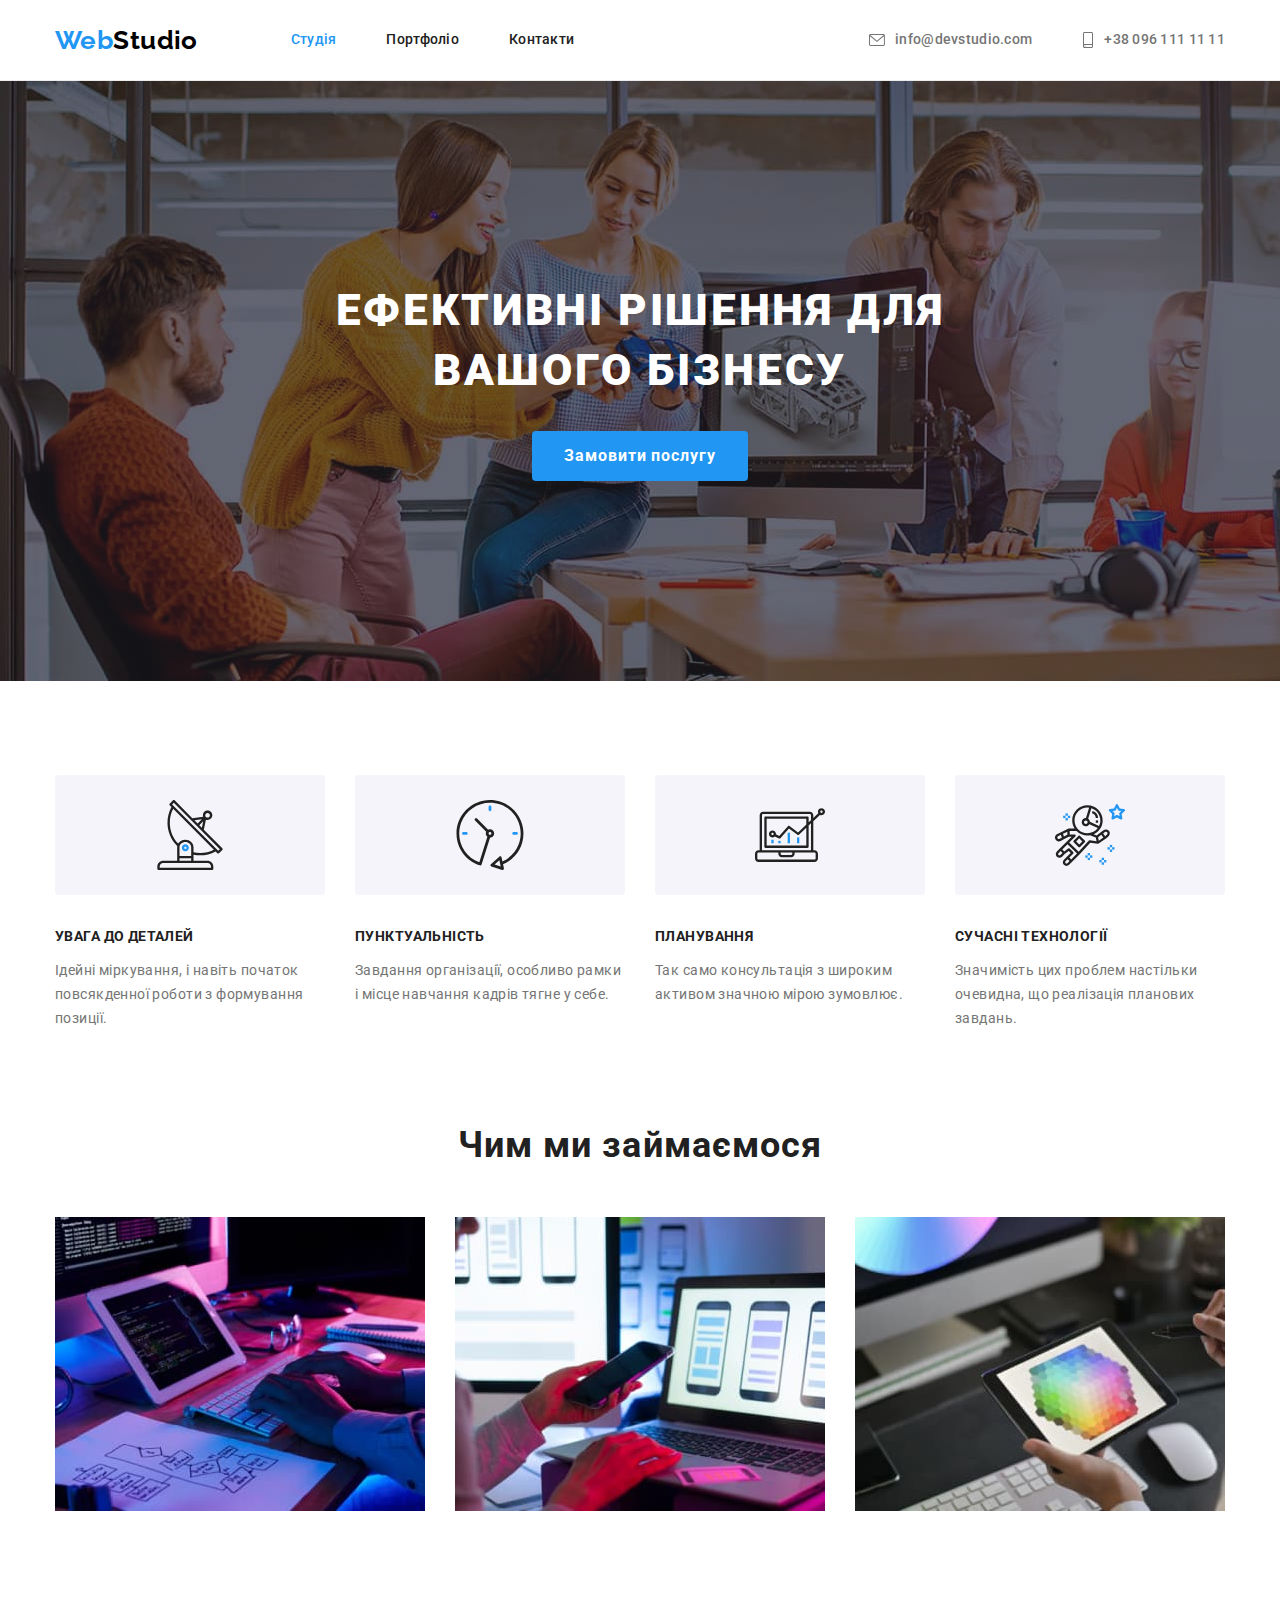
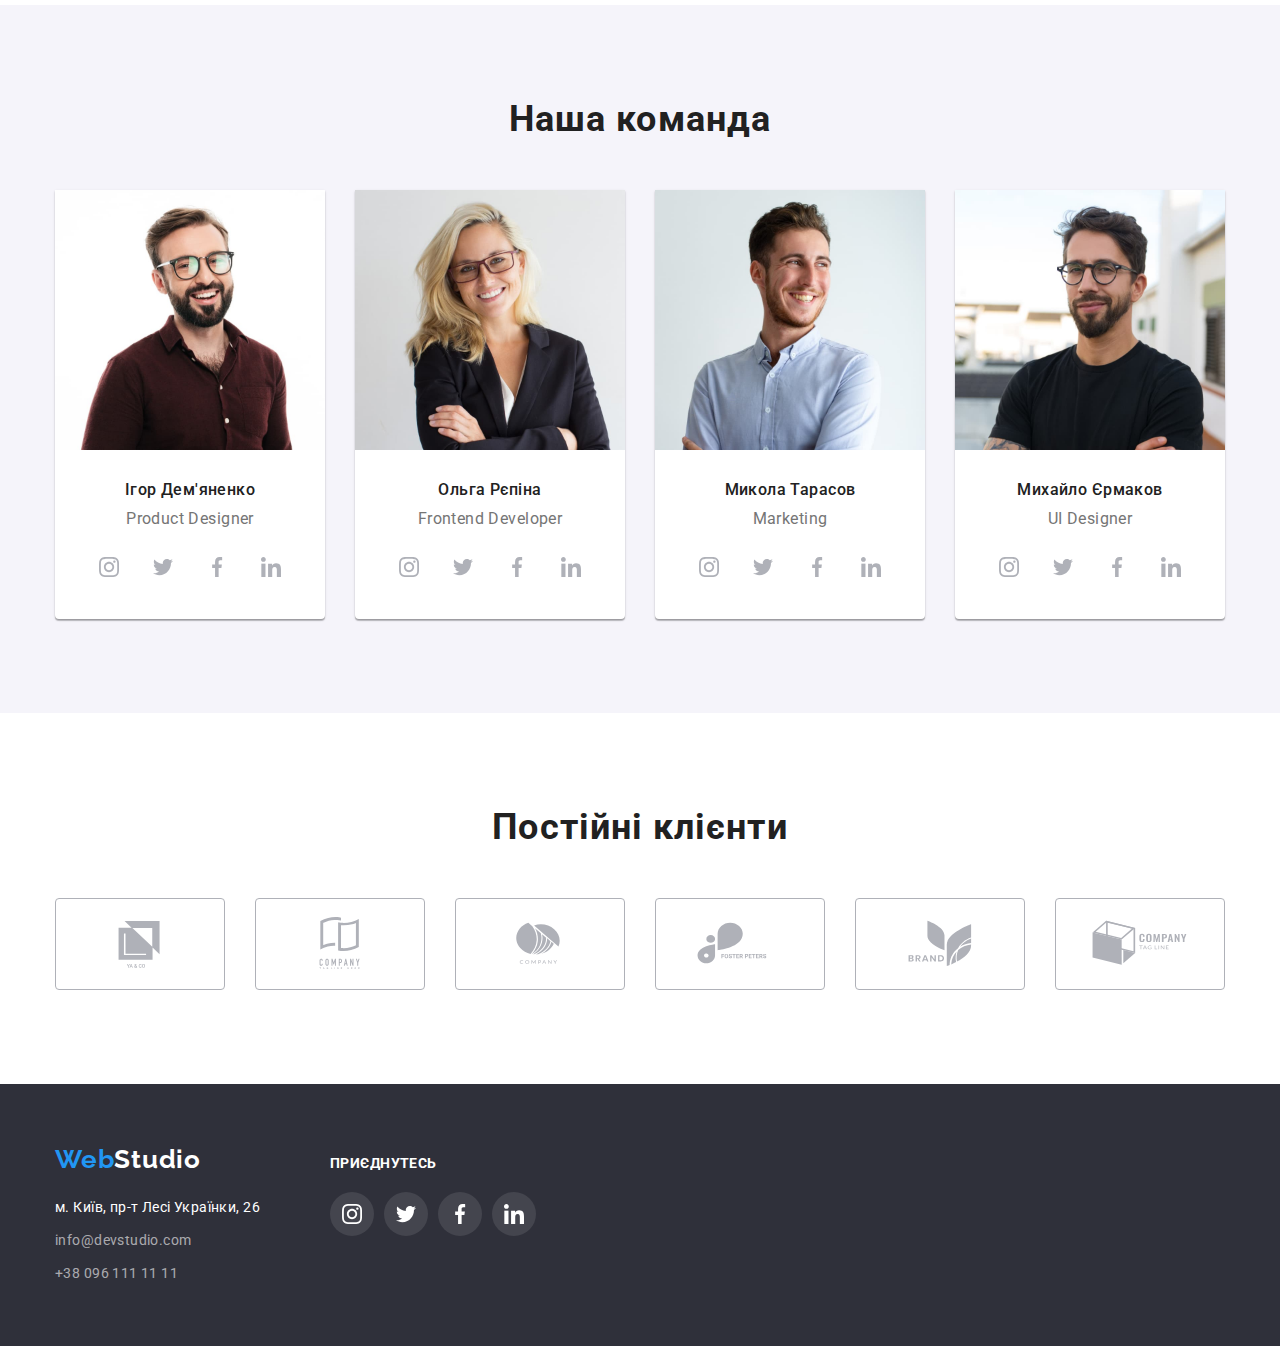
==== commit 9e04d127: "home work" ====
--- a/index.html
+++ b/index.html
@@ -31,21 +31,17 @@
         <ul class="auth-nav list">
           <li class="nav-site icon-marg">
             <a href="mailto:info@devstudio.com" class="link-nav">
-              <div>
-                <svg class="icon-nav">
-                  <use href="./images/symbol-defs.svg#icon-envelope"></use>
-                </svg>
-              </div>
+              <svg class="icon-nav">
+                <use href="./images/symbol-defs.svg#icon-envelope"></use>
+              </svg>
               info@devstudio.com
             </a>
           </li>
           <li class="nav-site">
             <a href="tel:+380961111111" class="link-nav">
-              <div>
-                <svg class="icon-nav">
-                  <use href="./images/symbol-defs.svg#icon-smartphone"></use>
-                </svg>
-              </div>
+              <svg class="icon-nav-list">
+                <use href="./images/symbol-defs.svg#icon-smartphone"></use>
+              </svg>
               +38 096 111 11 11
             </a>
           </li>
@@ -80,7 +76,7 @@
             </li>
             <li class="textbox">
               <div class="icon-list">
-                <svg class="antena">
+                <svg width="70" height="70" class="antena">
                   <use href="./images/symbol-defs.svg#icon-clock-1"></use>
                 </svg>
               </div>
@@ -91,7 +87,7 @@
             </li>
             <li class="textbox">
               <div class="icon-list">
-                <svg class="antena">
+                <svg width="70" height="70" class="antena">
                   <use href="./images/symbol-defs.svg#icon-diagram-1"></use>
                 </svg>
               </div>
@@ -102,7 +98,7 @@
             </li>
             <li class="textbox">
               <div class="icon-list">
-                <svg class="antena">
+                <svg width="70" height="70" class="antena">
                   <use href="./images/symbol-defs.svg#icon-astronaut-1"></use>
                 </svg>
               </div>
--- a/сss/styles.css
+++ b/сss/styles.css
@@ -10,6 +10,7 @@
   --second-background: rgba(245, 244, 250, 1);
   --color-border-heade: rgba(236, 236, 236, 1);
   --border-porfolio: rgba(238, 238, 238, 1);
+  --background-overlay: rgba(196, 196, 196, 1);
 }
 
 body {
@@ -195,14 +196,14 @@
 /* hero section */
 .hero {
   background-image: linear-gradient(rgba(47, 48, 58, 0.4), rgba(47, 48, 58, 0.4)),
-    url(../images/work.png);
+    url(../images/Img.jpg);
   max-width: 1600px;
   height: 600px;
   background-repeat: no-repeat;
   object-fit: cover;
-  background-color: rgba(47, 48, 58, 0.4);
+  background-color: var(--background-overlay);
   background-size: auto;
-  margin: auto;
+  margin: 0 auto;
   text-align: center;
   padding-top: 200px;
   padding-bottom: 200px;
@@ -300,6 +301,7 @@
 }
 .team-work {
   margin-top: 10px;
+  margin-bottom: 16px;
   text-align: center;
   font-size: 16px;
   line-height: 1.2;
@@ -388,8 +390,11 @@
 .flex-elements {
   background-color: var(--primary-background-color);
 }
-.flex-elements:hover,
-.flex-elements:focus {
+.link-filter {
+  display: block;
+}
+.link-filter:hover,
+.link-filter:focus {
   box-shadow: 0px 1px 1px rgba(0, 0, 0, 0.12), 0px 4px 4px rgba(0, 0, 0, 0.06),
     1px 4px 6px rgba(0, 0, 0, 0.16);
 }
--- a/сss/icon.css
+++ b/сss/icon.css
@@ -12,19 +12,27 @@
   --color-border-heade: rgba(236, 236, 236, 1);
   --border-porfolio: rgba(238, 238, 238, 1);
   --color-mini-iconrgbargba: rgba(175, 177, 184, 1);
+  --background-overlay: rgba(196, 196, 196, 1);
 }
 
 .icon-nav {
   display: block;
   height: 20px;
-  width: 20px;
+  width: 16px;
+  margin-right: 10px;
+  fill: var(--hover-icon);
+}
+.icon-nav-list {
+  display: block;
+  height: 16px;
+  width: 12px;
   margin-right: 10px;
   fill: var(--hover-icon);
 }
 
 .link-nav {
   display: flex;
-  align-items: flex-end;
+  align-items: center;
 }
 .link-nav:hover svg,
 .link-nav:focus svg {
@@ -32,66 +40,17 @@
 }
 
 .icon-list {
+  display: flex;
+  align-items: center;
+  justify-content: center;
   width: 270px;
   height: 120px;
   background-color: #f5f4fa;
+  border-radius: 4px;
 }
 .antena {
   width: 70px;
   height: 70px;
-  margin-left: 100px;
-  margin-top: 25px;
-  background-color: #f5f4fa;
-}
-.icon-social {
-  width: 44px;
-  height: 44px;
-  background-color: var(--primary-background-color);
-  border-radius: 50px;
-  fill: var(--color-mini-iconrgbargba);
-}
-.social {
-  margin-left: 12px;
-  margin-top: 12px;
-  width: 20px;
-  height: 20px;
-  align-content: center;
-}
-
-.icon-social:hover {
-  background-color: rgba(33, 150, 243, 1);
-  fill: rgba(255, 255, 255, 1);
-}
-
-.teamicon {
-  display: flex;
-  gap: 10px;
-  margin-left: 30px;
-  margin-top: 16px;
-}
-.client-border {
-  display: block;
-  width: 170px;
-  height: 92px;
-  border: 1px solid rgba(175, 177, 184, 1);
-}
-.client-icon {
-  width: 106px;
-  height: 60px;
-  margin: 16px 32px;
-  background-color: var(--primary-background-color);
-  fill: var(--color-mini-iconrgbargba);
-}
-.client-icon:hover,
-.client-icon:focus {
-  fill: rgba(33, 150, 243, 1);
-}
-.client-border:hover {
-  border: 1px solid rgba(33, 150, 243, 1);
-}
-.clientfoot {
-  display: flex;
-  gap: 30px;
 }
 .pading-list {
   margin-bottom: 50px;
@@ -101,7 +60,7 @@
   color: var(--primary-background-color);
   font-weight: 700;
   font-size: 14px;
-  line-height: 1.14px;
+  line-height: 1.14;
   letter-spacing: 0.03em;
   text-transform: uppercase;
 }
@@ -196,6 +155,7 @@
   background-color: var(--primary-background-color);
   fill: var(--color-mini-iconrgbargba);
   gap: 30px;
+  border-radius: 4px;
 }
 .footer3 .link3:hover,
 .footer3 .link3:focus {
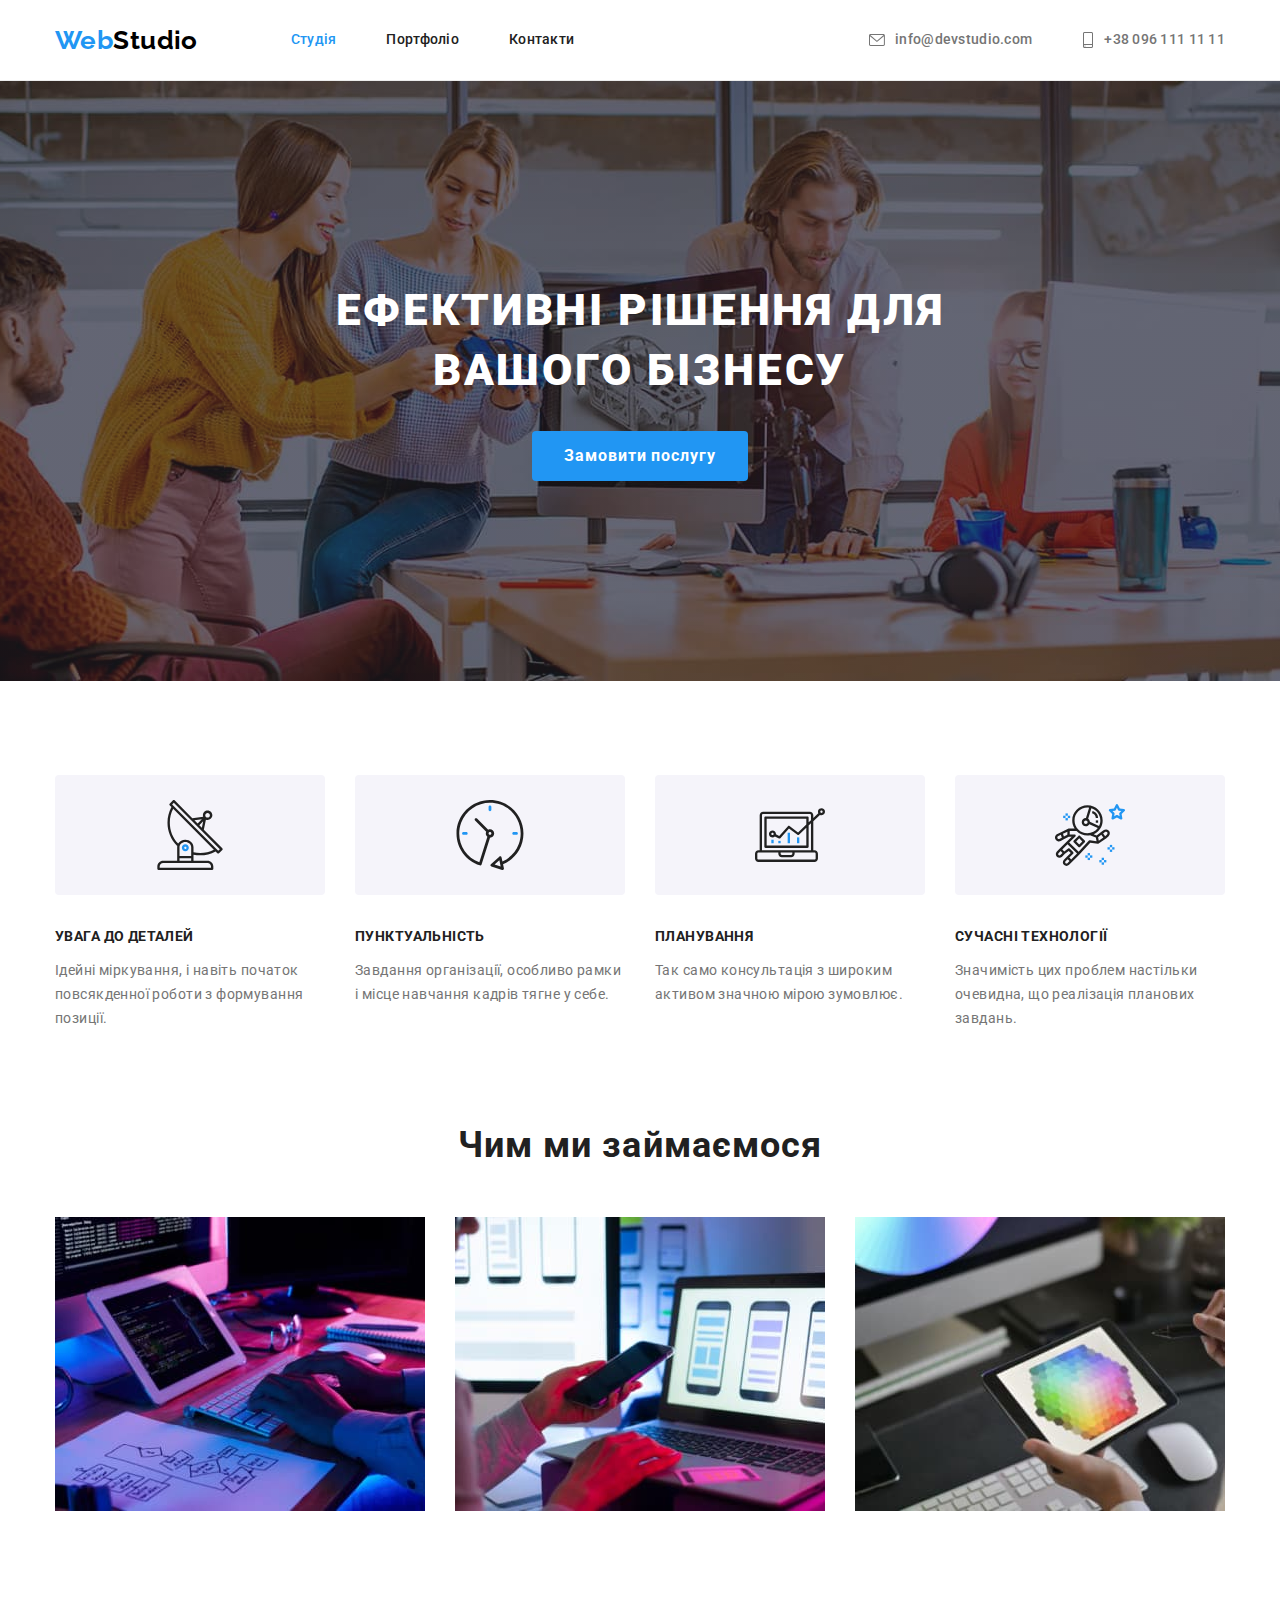
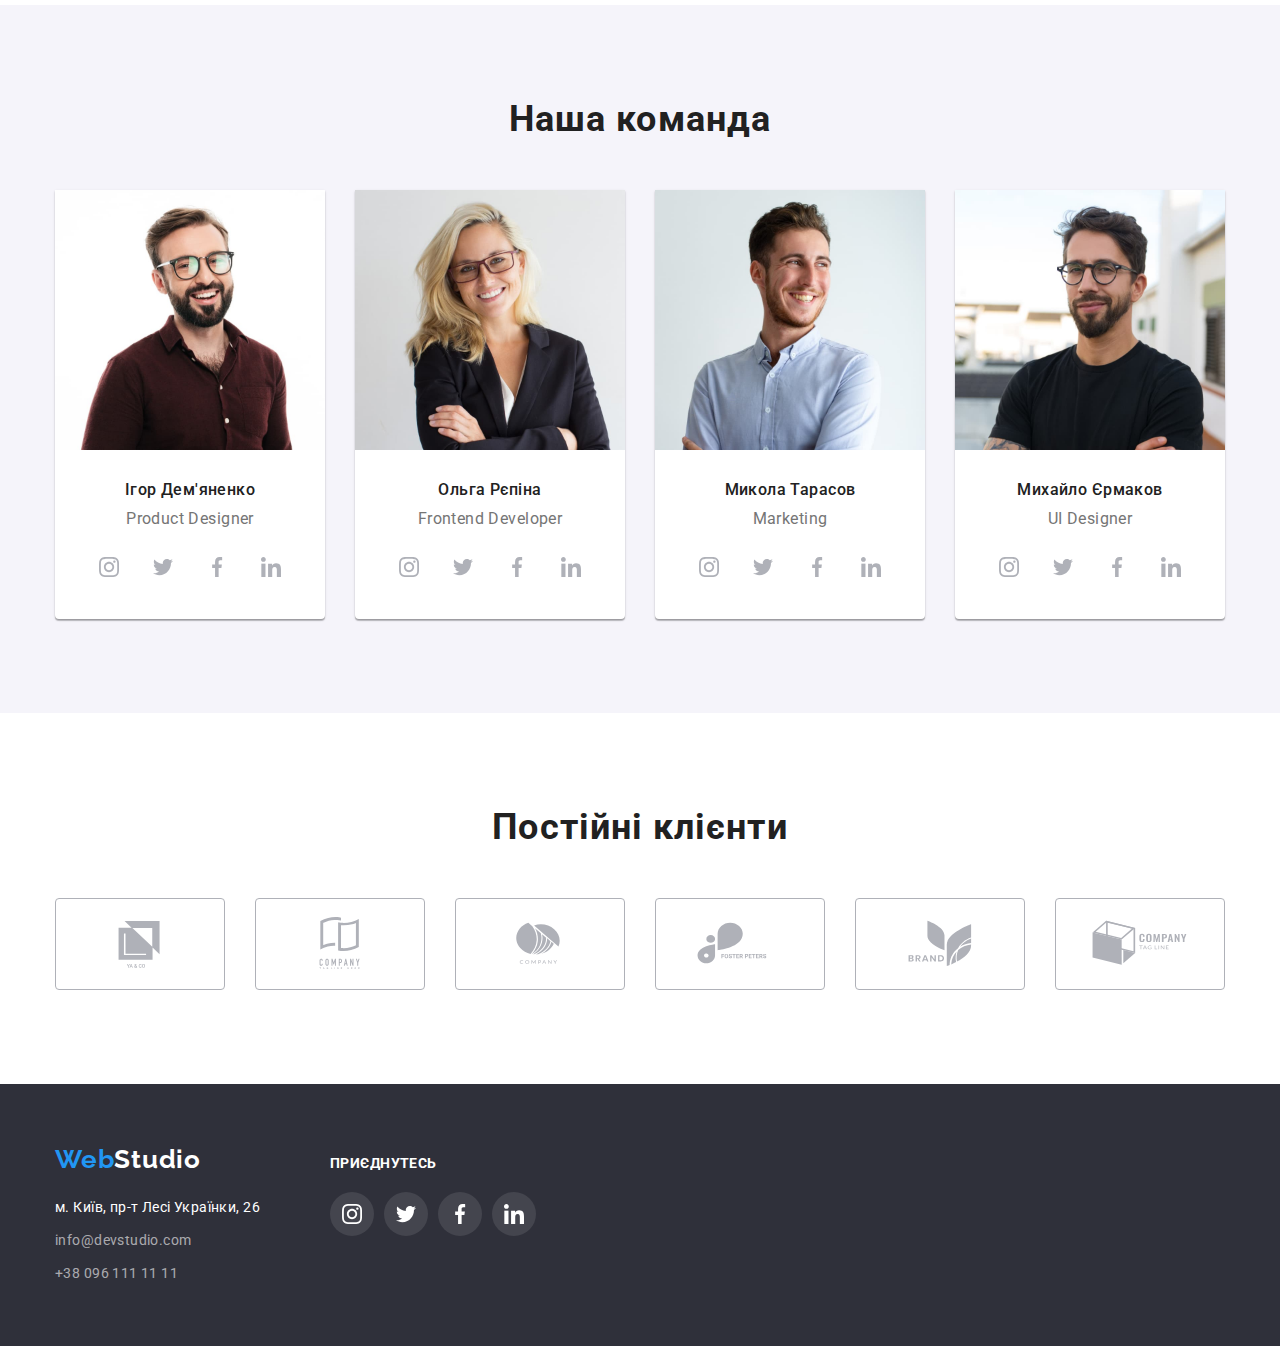
==== commit 5a5fd422: "дз" ====
--- a/index.html
+++ b/index.html
@@ -132,38 +132,36 @@
               <div class="borderteam">
                 <h3 class="team">Ігор Дем'яненко</h3>
                 <p class="team-work">Product Designer</p>
-                <div class="teamicon">
-                  <ul class="list-comandos footer2">
-                    <li>
-                      <a href="https://www.instagram.com" class="link2">
-                        <svg width="20" height="20" class="icon-footer2">
-                          <use href="./images/symbol-defs.svg#icon-instagram-2"></use>
-                        </svg>
-                      </a>
-                    </li>
-                    <li>
-                      <a href="https://twitter.com/" class="link2">
-                        <svg width="20" height="20" class="icon-footer2">
-                          <use href="./images/symbol-defs.svg#icon-twitter-1"></use>
-                        </svg>
-                      </a>
-                    </li>
-                    <li>
-                      <a href="https://uk-ua.facebook.com/" class="link2">
-                        <svg width="20" height="20" class="icon-footer2">
-                          <use href="./images/symbol-defs.svg#icon-facebook-1"></use>
-                        </svg>
-                      </a>
-                    </li>
-                    <li>
-                      <a href="https://ua.linkedin.com/" class="link2">
-                        <svg width="20" height="20" class="icon-footer2">
-                          <use href="./images/symbol-defs.svg#icon-linkedin-1"></use>
-                        </svg>
-                      </a>
-                    </li>
-                  </ul>
-                </div>
+                <ul class="list-comandos footer2">
+                  <li>
+                    <a href="https://www.instagram.com" class="link2">
+                      <svg width="20" height="20" class="icon-footer2">
+                        <use href="./images/symbol-defs.svg#icon-instagram-2"></use>
+                      </svg>
+                    </a>
+                  </li>
+                  <li>
+                    <a href="https://twitter.com/" class="link2">
+                      <svg width="20" height="20" class="icon-footer2">
+                        <use href="./images/symbol-defs.svg#icon-twitter-1"></use>
+                      </svg>
+                    </a>
+                  </li>
+                  <li>
+                    <a href="https://uk-ua.facebook.com/" class="link2">
+                      <svg width="20" height="20" class="icon-footer2">
+                        <use href="./images/symbol-defs.svg#icon-facebook-1"></use>
+                      </svg>
+                    </a>
+                  </li>
+                  <li>
+                    <a href="https://ua.linkedin.com/" class="link2">
+                      <svg width="20" height="20" class="icon-footer2">
+                        <use href="./images/symbol-defs.svg#icon-linkedin-1"></use>
+                      </svg>
+                    </a>
+                  </li>
+                </ul>
               </div>
             </li>
             <li class="team-workers">
@@ -171,38 +169,36 @@
               <div class="borderteam">
                 <h3 class="team">Ольга Рєпіна</h3>
                 <p class="team-work">Frontend Developer</p>
-                <div class="teamicon">
-                  <ul class="list-comandos footer2">
-                    <li>
-                      <a href="https://www.instagram.com" class="link2">
-                        <svg width="20" height="20" class="icon-footer2">
-                          <use href="./images/symbol-defs.svg#icon-instagram-2"></use>
-                        </svg>
-                      </a>
-                    </li>
-                    <li>
-                      <a href="https://twitter.com/" class="link2">
-                        <svg width="20" height="20" class="icon-footer2">
-                          <use href="./images/symbol-defs.svg#icon-twitter-1"></use>
-                        </svg>
-                      </a>
-                    </li>
-                    <li>
-                      <a href="https://uk-ua.facebook.com/" class="link2">
-                        <svg width="20" height="20" class="icon-footer2">
-                          <use href="./images/symbol-defs.svg#icon-facebook-1"></use>
-                        </svg>
-                      </a>
-                    </li>
-                    <li>
-                      <a href="https://ua.linkedin.com/" class="link2">
-                        <svg width="20" height="20" class="icon-footer2">
-                          <use href="./images/symbol-defs.svg#icon-linkedin-1"></use>
-                        </svg>
-                      </a>
-                    </li>
-                  </ul>
-                </div>
+                <ul class="list-comandos footer2">
+                  <li>
+                    <a href="https://www.instagram.com" class="link2">
+                      <svg width="20" height="20" class="icon-footer2">
+                        <use href="./images/symbol-defs.svg#icon-instagram-2"></use>
+                      </svg>
+                    </a>
+                  </li>
+                  <li>
+                    <a href="https://twitter.com/" class="link2">
+                      <svg width="20" height="20" class="icon-footer2">
+                        <use href="./images/symbol-defs.svg#icon-twitter-1"></use>
+                      </svg>
+                    </a>
+                  </li>
+                  <li>
+                    <a href="https://uk-ua.facebook.com/" class="link2">
+                      <svg width="20" height="20" class="icon-footer2">
+                        <use href="./images/symbol-defs.svg#icon-facebook-1"></use>
+                      </svg>
+                    </a>
+                  </li>
+                  <li>
+                    <a href="https://ua.linkedin.com/" class="link2">
+                      <svg width="20" height="20" class="icon-footer2">
+                        <use href="./images/symbol-defs.svg#icon-linkedin-1"></use>
+                      </svg>
+                    </a>
+                  </li>
+                </ul>
               </div>
             </li>
             <li class="team-workers">
@@ -210,38 +206,36 @@
               <div class="borderteam">
                 <h3 class="team">Микола Тарасов</h3>
                 <p class="team-work">Marketing</p>
-                <div class="teamicon">
-                  <ul class="list-comandos footer2">
-                    <li>
-                      <a href="https://www.instagram.com" class="link2">
-                        <svg width="20" height="20" class="icon-footer2">
-                          <use href="./images/symbol-defs.svg#icon-instagram-2"></use>
-                        </svg>
-                      </a>
-                    </li>
-                    <li>
-                      <a href="https://twitter.com/" class="link2">
-                        <svg width="20" height="20" class="icon-footer2">
-                          <use href="./images/symbol-defs.svg#icon-twitter-1"></use>
-                        </svg>
-                      </a>
-                    </li>
-                    <li>
-                      <a href="https://uk-ua.facebook.com/" class="link2">
-                        <svg width="20" height="20" class="icon-footer2">
-                          <use href="./images/symbol-defs.svg#icon-facebook-1"></use>
-                        </svg>
-                      </a>
-                    </li>
-                    <li>
-                      <a href="https://ua.linkedin.com/" class="link2">
-                        <svg width="20" height="20" class="icon-footer2">
-                          <use href="./images/symbol-defs.svg#icon-linkedin-1"></use>
-                        </svg>
-                      </a>
-                    </li>
-                  </ul>
-                </div>
+                <ul class="list-comandos footer2">
+                  <li>
+                    <a href="https://www.instagram.com" class="link2">
+                      <svg width="20" height="20" class="icon-footer2">
+                        <use href="./images/symbol-defs.svg#icon-instagram-2"></use>
+                      </svg>
+                    </a>
+                  </li>
+                  <li>
+                    <a href="https://twitter.com/" class="link2">
+                      <svg width="20" height="20" class="icon-footer2">
+                        <use href="./images/symbol-defs.svg#icon-twitter-1"></use>
+                      </svg>
+                    </a>
+                  </li>
+                  <li>
+                    <a href="https://uk-ua.facebook.com/" class="link2">
+                      <svg width="20" height="20" class="icon-footer2">
+                        <use href="./images/symbol-defs.svg#icon-facebook-1"></use>
+                      </svg>
+                    </a>
+                  </li>
+                  <li>
+                    <a href="https://ua.linkedin.com/" class="link2">
+                      <svg width="20" height="20" class="icon-footer2">
+                        <use href="./images/symbol-defs.svg#icon-linkedin-1"></use>
+                      </svg>
+                    </a>
+                  </li>
+                </ul>
               </div>
             </li>
             <li class="team-workers">
@@ -249,46 +243,45 @@
               <div class="borderteam">
                 <h3 class="team">Михайло Єрмаков</h3>
                 <p class="team-work">UI Designer</p>
-                <div class="teamicon">
-                  <ul class="list-comandos footer2">
-                    <li>
-                      <a href="https://www.instagram.com" class="link2">
-                        <svg width="20" height="20" class="icon-footer2">
-                          <use href="./images/symbol-defs.svg#icon-instagram-2"></use>
-                        </svg>
-                      </a>
-                    </li>
-                    <li>
-                      <a href="https://twitter.com/" class="link2">
-                        <svg width="20" height="20" class="icon-footer2">
-                          <use href="./images/symbol-defs.svg#icon-twitter-1"></use>
-                        </svg>
-                      </a>
-                    </li>
-                    <li>
-                      <a href="https://uk-ua.facebook.com/" class="link2">
-                        <svg width="20" height="20" class="icon-footer2">
-                          <use href="./images/symbol-defs.svg#icon-facebook-1"></use>
-                        </svg>
-                      </a>
-                    </li>
-                    <li>
-                      <a href="https://ua.linkedin.com/" class="link2">
-                        <svg width="20" height="20" class="icon-footer2">
-                          <use href="./images/symbol-defs.svg#icon-linkedin-1"></use>
-                        </svg>
-                      </a>
-                    </li>
-                  </ul>
-                </div>
+
+                <ul class="list-comandos footer2">
+                  <li>
+                    <a href="https://www.instagram.com" class="link2">
+                      <svg width="20" height="20" class="icon-footer2">
+                        <use href="./images/symbol-defs.svg#icon-instagram-2"></use>
+                      </svg>
+                    </a>
+                  </li>
+                  <li>
+                    <a href="https://twitter.com/" class="link2">
+                      <svg width="20" height="20" class="icon-footer2">
+                        <use href="./images/symbol-defs.svg#icon-twitter-1"></use>
+                      </svg>
+                    </a>
+                  </li>
+                  <li>
+                    <a href="https://uk-ua.facebook.com/" class="link2">
+                      <svg width="20" height="20" class="icon-footer2">
+                        <use href="./images/symbol-defs.svg#icon-facebook-1"></use>
+                      </svg>
+                    </a>
+                  </li>
+                  <li>
+                    <a href="https://ua.linkedin.com/" class="link2">
+                      <svg width="20" height="20" class="icon-footer2">
+                        <use href="./images/symbol-defs.svg#icon-linkedin-1"></use>
+                      </svg>
+                    </a>
+                  </li>
+                </ul>
               </div>
             </li>
           </ul>
         </div>
       </section>
       <section class="section">
-        <h2 class="section-tittle pading-list">Постійні клієнти</h2>
         <div class="container footer3">
+          <h2 class="section-tittle pading-list">Постійні клієнти</h2>
           <ul class="list-social3">
             <li class="test1">
               <a href="./portfolio.html" class="link3">
--- a/сss/styles.css
+++ b/сss/styles.css
@@ -198,11 +198,11 @@
   background-image: linear-gradient(rgba(47, 48, 58, 0.4), rgba(47, 48, 58, 0.4)),
     url(../images/Img.jpg);
   max-width: 1600px;
-  height: 600px;
+  min-height: 600px;
   background-repeat: no-repeat;
-  object-fit: cover;
   background-color: var(--background-overlay);
-  background-size: auto;
+  background-size: cover;
+  background-position: center;
   margin: 0 auto;
   text-align: center;
   padding-top: 200px;
--- a/сss/icon.css
+++ b/сss/icon.css
@@ -163,10 +163,6 @@
   background-color: rgba(255, 255, 255, 1);
   border: 1px solid rgba(33, 150, 243, 1);
 }
-.footer3 {
-  display: flex;
-  justify-content: center;
-}
 .list-social3 {
   display: flex;
   gap: 30px;
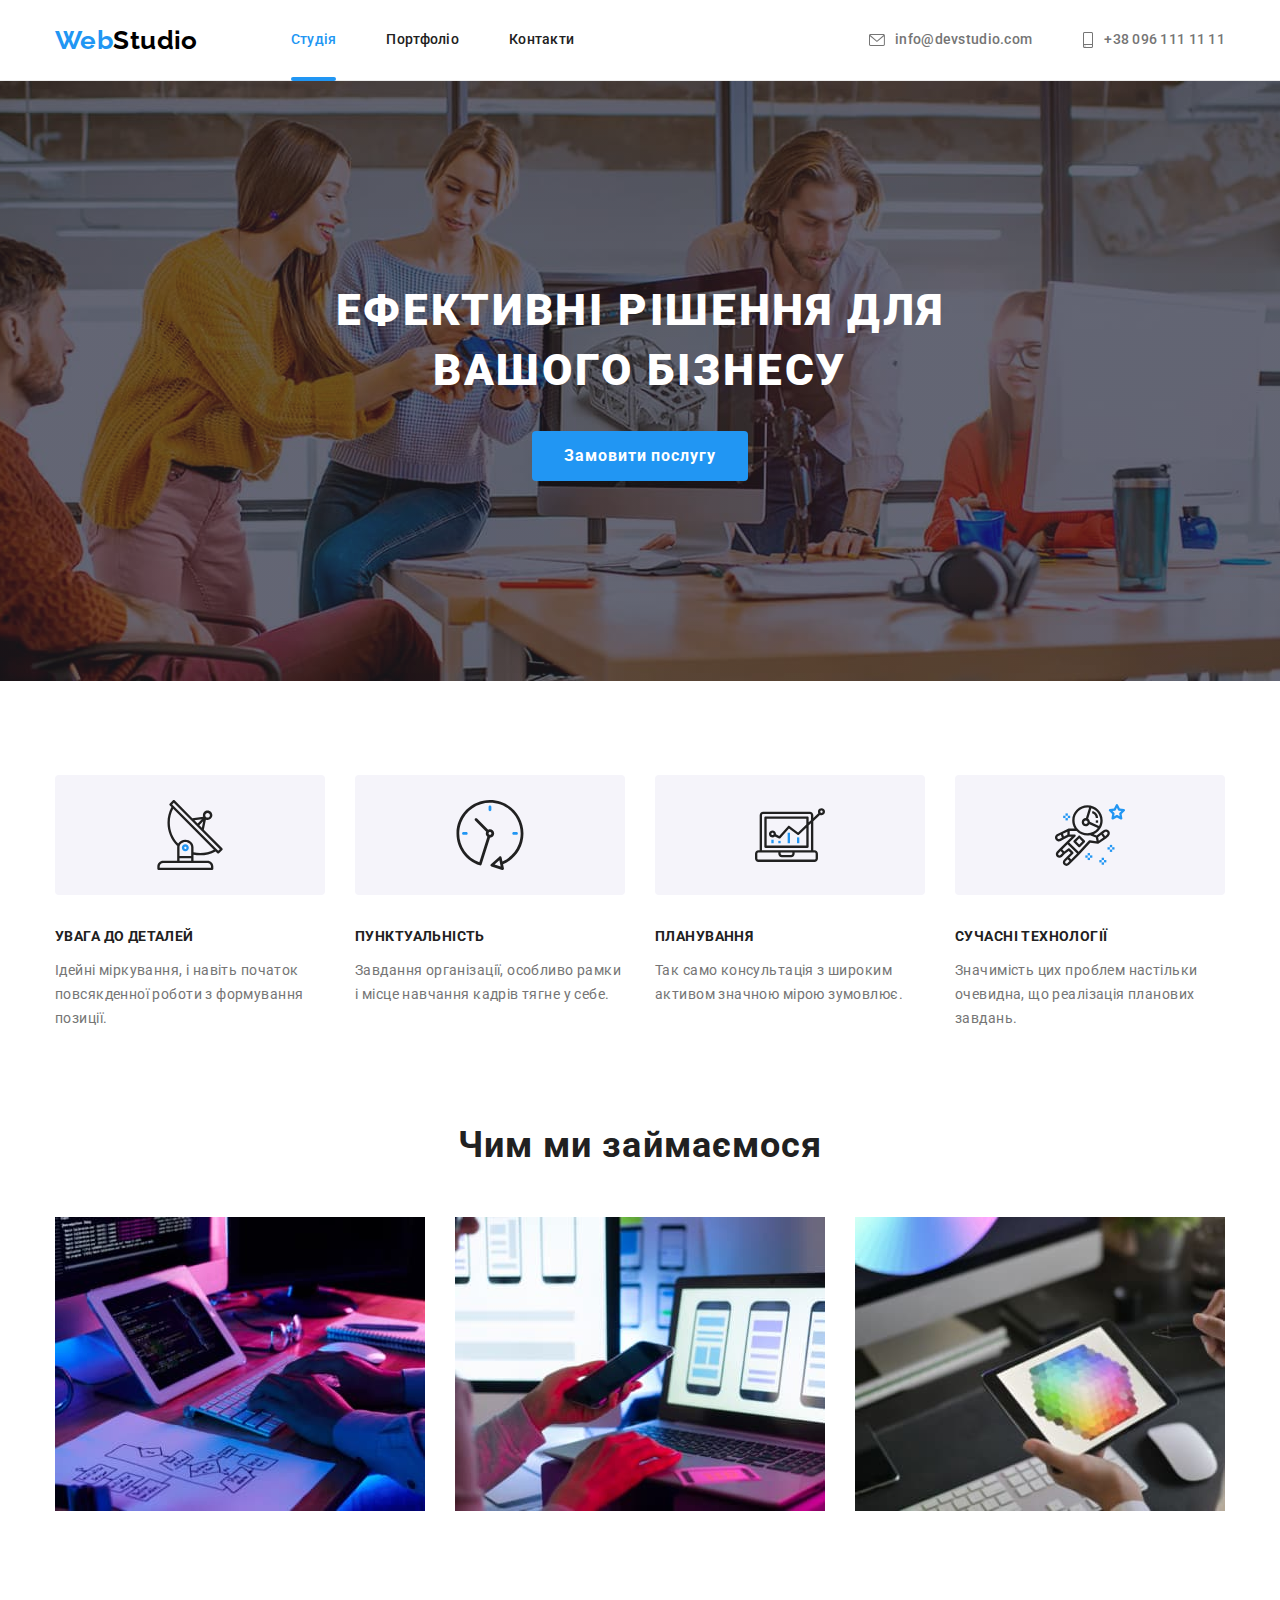
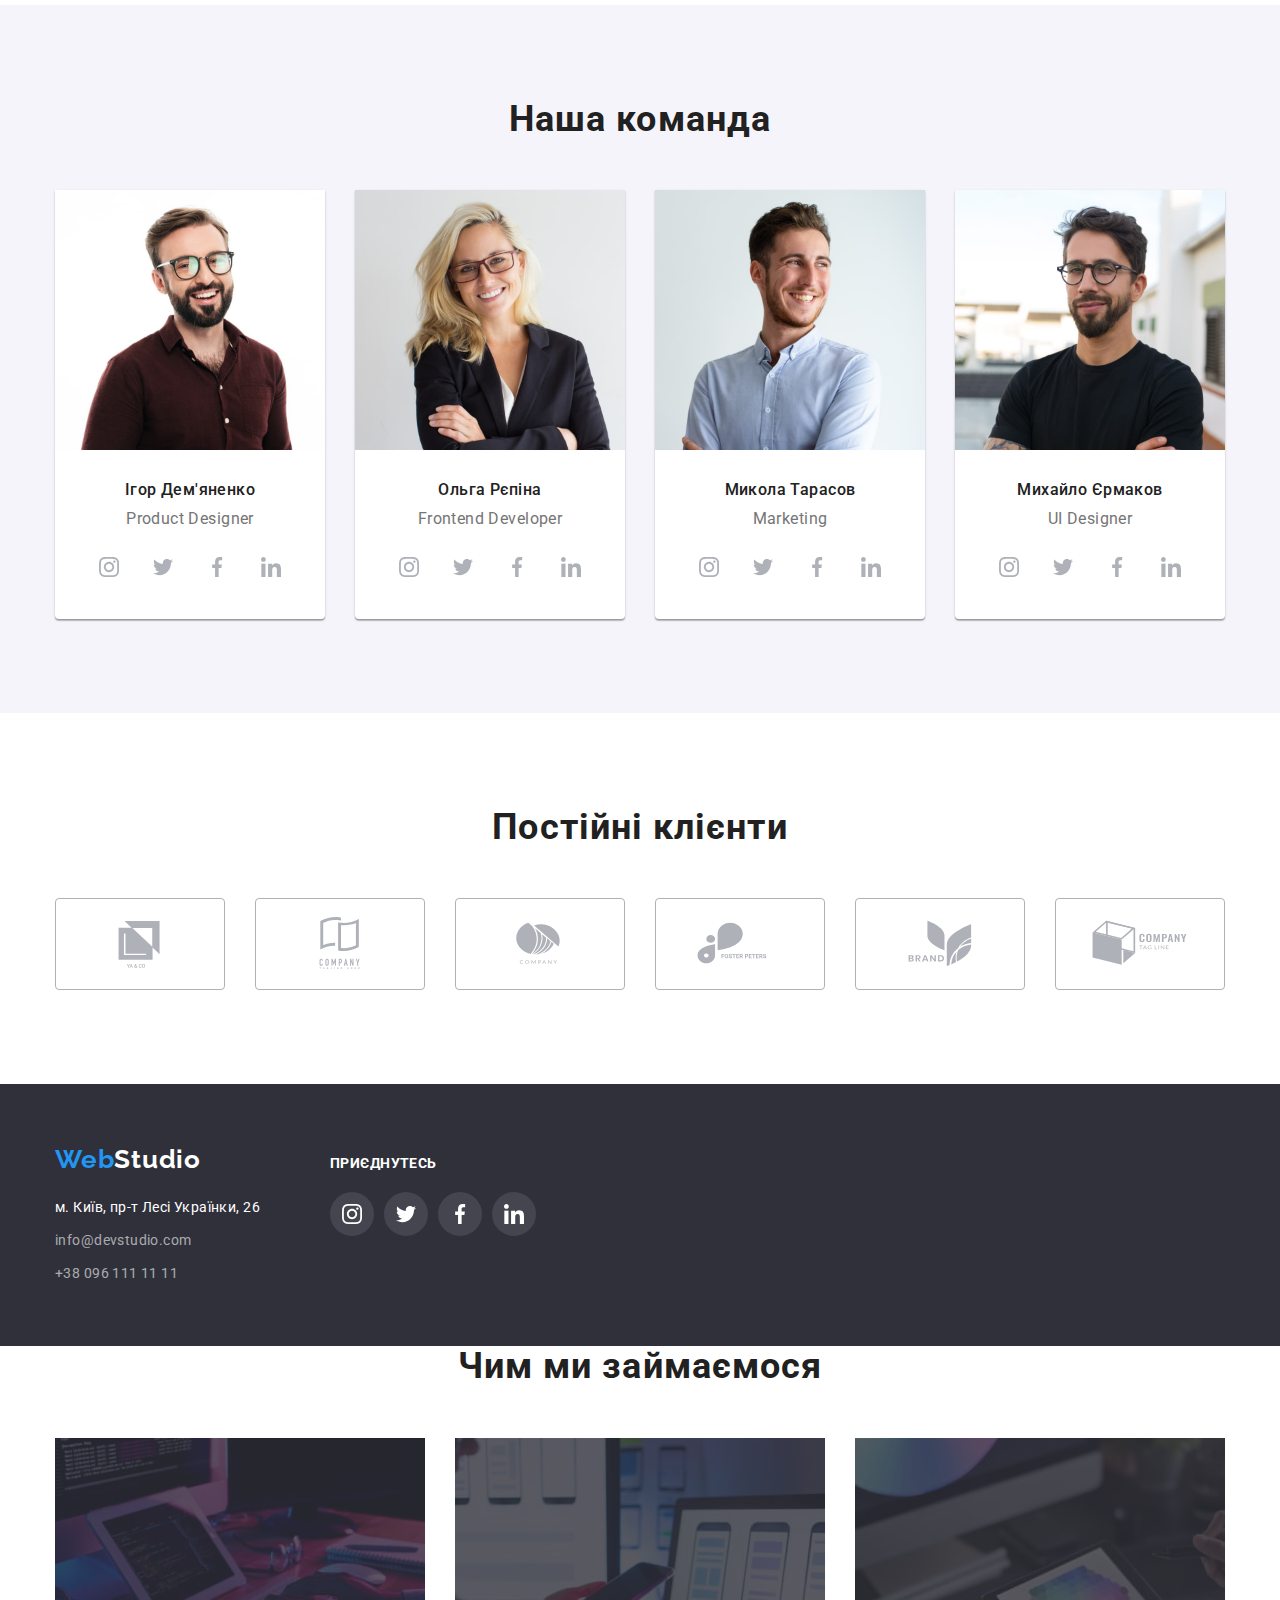
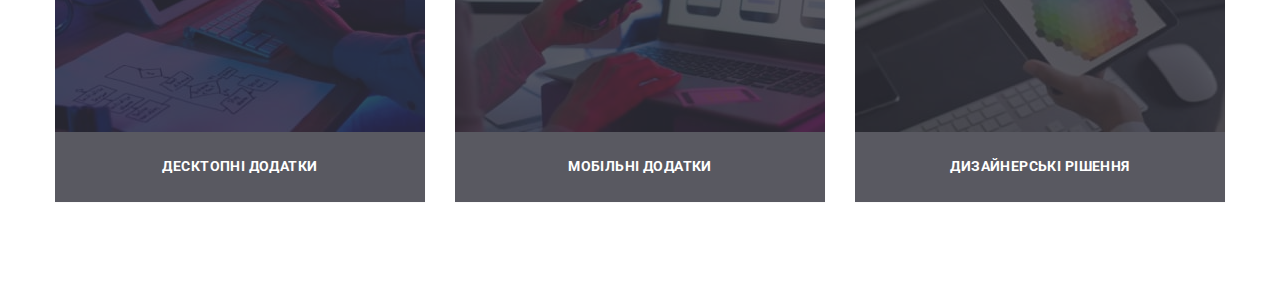
==== commit be82ca6d: "go" ====
--- a/index.html
+++ b/index.html
@@ -13,8 +13,12 @@
     <title>Web Studio</title>
     <link
       rel="stylesheet"
-      href="https://cdnjs.cloudflare.com/ajax/libs/modern-normalize/1.1.0/modern-normalize.min.css"
-    />
+      href="https://cdnjs.cloudflare.com/ajax/libs/modern-normalize/1.1.0/modern-normalize.min.css"/>
+        <link
+    rel="stylesheet"
+    href="https://cdnjs.cloudflare.com/ajax/libs/animate.css/4.1.1/animate.min.css"
+  />
+   <link rel="stylesheet" href="https://unpkg.com/aos@next/dist/aos.css" />
     <link rel="stylesheet" href="./сss/styles.css" />
     <link rel="stylesheet" href="./сss/icon.css" />
   </head>
@@ -395,5 +399,29 @@
         </div>
       </div>
     </footer>
+    <script src="./js/modal.js"></script>
   </body>
+  <section class="section-list">
+    <div class="container">
+      <h2 class="section-tittle">Чим ми займаємося</h2>
+      <ul class="boxcard">
+        <li class="fotowork">
+          <div class="box-thumb"><img src="./images/box1.jpg" alt="Проект з 0" width="370" />
+          <p class="text-programe">Десктопні додатки</p>
+          </div>
+        </li>
+        <li class="fotowork">
+          <div class="box-thumb">
+            <img src="./images/box2.jpg" alt="Теми на любий вибір" width="370" />
+            <p class="text-programe">Мобільні додатки</p>
+          </div>
+        </li>
+        <li class="fotowork">
+          <div class="box-thumb"><img src="./images/box3.jpg" alt="Дизайн" width="370" />
+          <p class="text-programe">Дизайнерські рішення</p>
+        </li>
+        </div>
+      </ul>
+    </div>
+  </section>
 </html>
--- a/сss/styles.css
+++ b/сss/styles.css
@@ -58,11 +58,6 @@
   padding-left: 0;
 }
 /* LOGOGOGOGOGOGOG */
-.link {
-  display: block;
-  padding-top: 30px;
-  padding-bottom: 30px;
-}
 
 .logo {
   font-family: 'Raleway', sans-serif;
@@ -90,6 +85,22 @@
   margin-right: 50px;
 }
 
+/*  полоска */
+.link {
+  position: relative;
+  padding: 34px 0;
+}
+.curent::after {
+  content: '';
+  position: absolute;
+  display: block;
+  width: 100%;
+  height: 4px;
+  bottom: 0;
+  background-color: var(--logo-link-color);
+  border-radius: 2px;
+}
+/* полоска */
 .site-nav .link {
   font-weight: 500;
   font-size: 14px;
@@ -265,6 +276,12 @@
 .fotowork {
   width: calc((100% - 60px) / 3);
   display: flex;
+  font-weight: 700;
+  font-size: 14px;
+  line-height: 1.14;
+  text-align: center;
+  text-transform: uppercase;
+  color: var(--primary-background-color);
 }
 .section-list {
   padding-bottom: 94px;
--- a/сss/icon.css
+++ b/сss/icon.css
@@ -118,33 +118,6 @@
   display: flex;
 }
 
-/* .icon-social {
-  width: 44px;
-  height: 44px;
-  background-color: var(--primary-background-color);
-  border-radius: 50px;
-  fill: var(--color-mini-iconrgbargba);
-}
-.social {
-  margin-left: 12px;
-  margin-top: 12px;
-  width: 20px;
-  height: 20px;
-  align-content: center;
-}
-
-.icon-social:hover {
-  background-color: rgba(33, 150, 243, 1);
-  fill: rgba(255, 255, 255, 1);
-}
-
-.teamicon {
-  display: flex;
-  gap: 10px;
-  margin-left: 30px;
-  margin-top: 16px;
-} */
-
 .footer3 .link3 {
   width: 170px;
   height: 92px;
@@ -167,3 +140,63 @@
   display: flex;
   gap: 30px;
 }
+/*  5 дз */
+.fotowork {
+  display: block;
+}
+.box-thumb {
+  display: block;
+  position: relative;
+}
+.box-thumb::before {
+  position: absolute;
+  display: inline-block;
+  content: '';
+  width: 100%;
+  height: 100%;
+  left: 50%;
+  top: 50%;
+  transform: translate(-50%, -50%);
+  opacity: 1;
+  background-color: rgba(47, 48, 58, 0.8);
+}
+/* .box-thumb:hover::before {
+  opacity: 1;
+} */
+.text-programe {
+  margin-top: 27px;
+  padding-bottom: 27px;
+  display: flex;
+  align-items: center;
+  justify-content: center;
+  position: relative;
+  z-index: 1;
+}
+/* PORTFOLIO */
+.animation-portfolio {
+  position: relative;
+  overflow: hidden;
+}
+
+.portfolio-text {
+  display: block;
+  position: absolute;
+  width: 100%;
+  height: 100%;
+  padding: 63px 24px;
+  top: 0;
+  left: 0;
+  font-size: 18px;
+  line-height: 1.4;
+  letter-spacing: 0.03em;
+  color: var(--primary-background-color);
+  transform: translateY(100%);
+  transition-duration: 250ms;
+  transition-timing-function: cubic-bezier(0.4, 0, 0.2, 1);
+}
+
+.flex-elements:hover .portfolio-text {
+  transform: translateY(0);
+  background-color: rgba(33, 150, 243, 0.9);
+}
+/* PORTFOLIO */
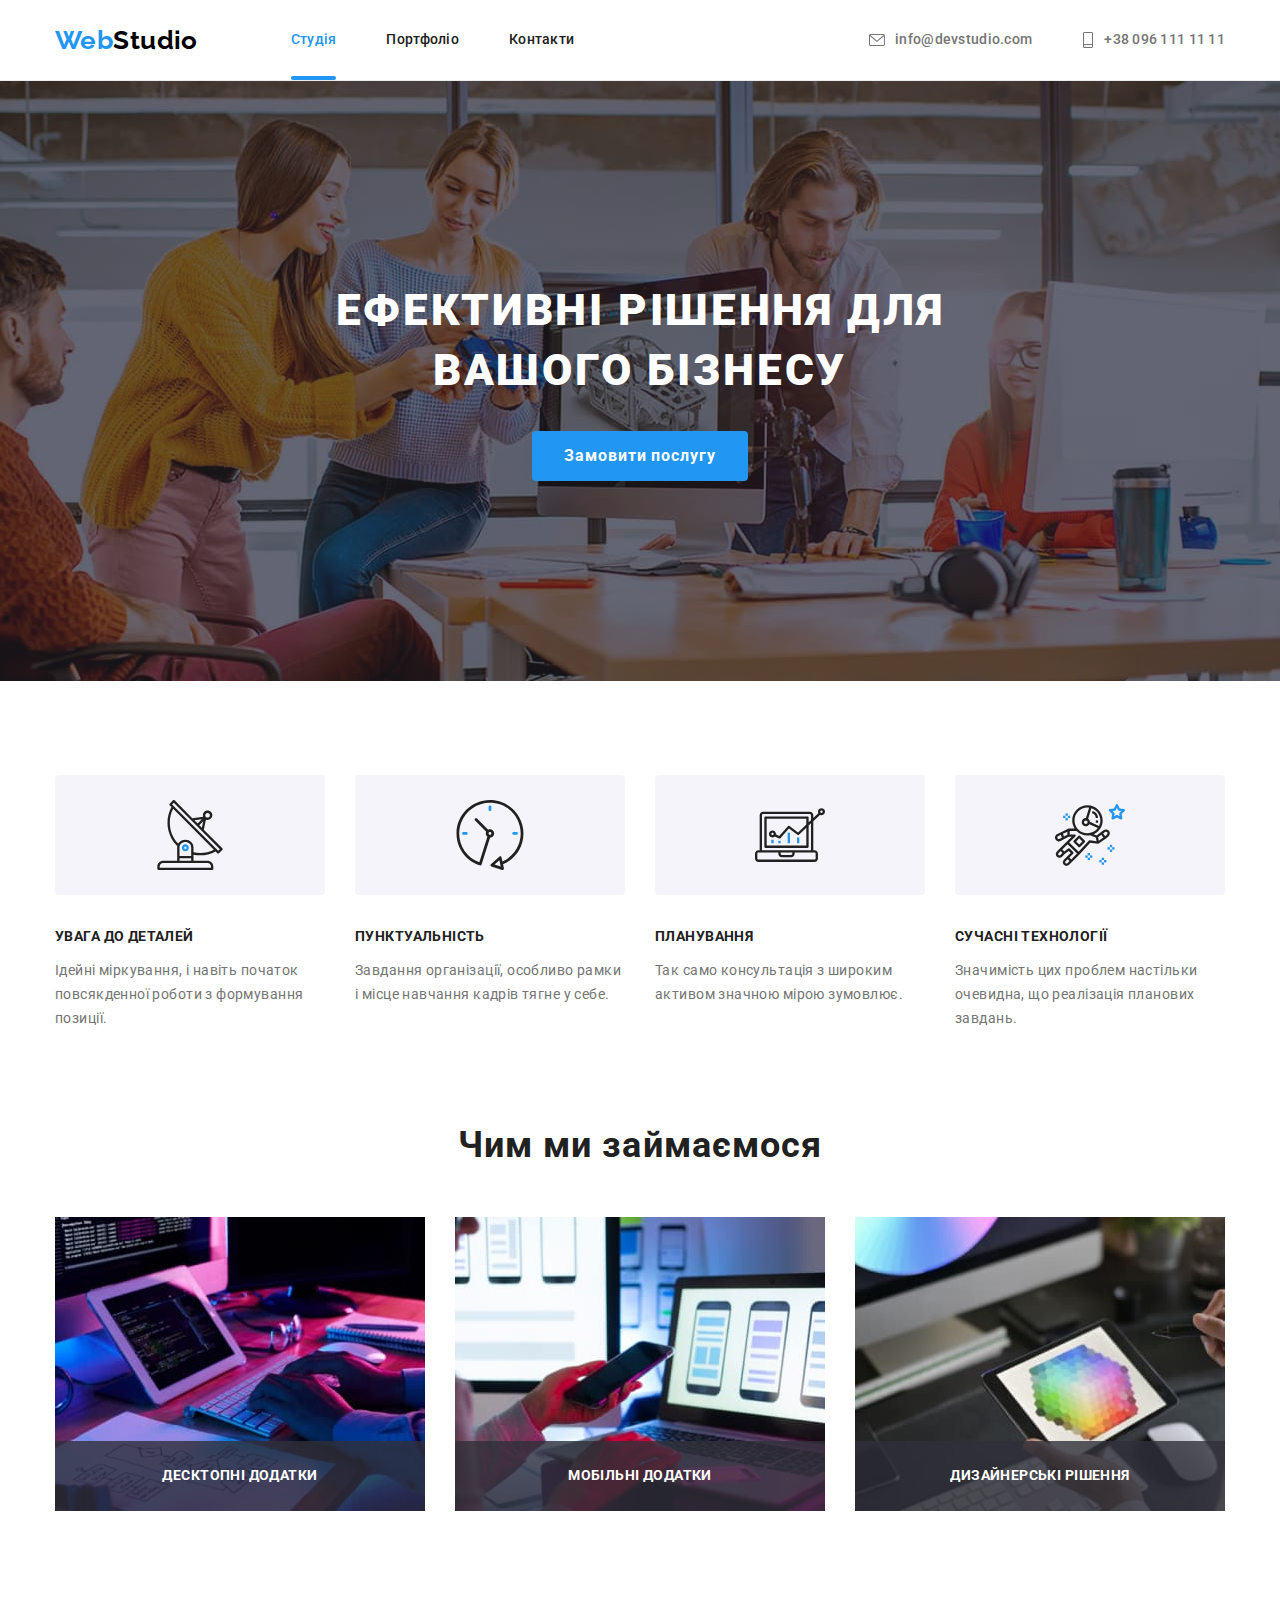
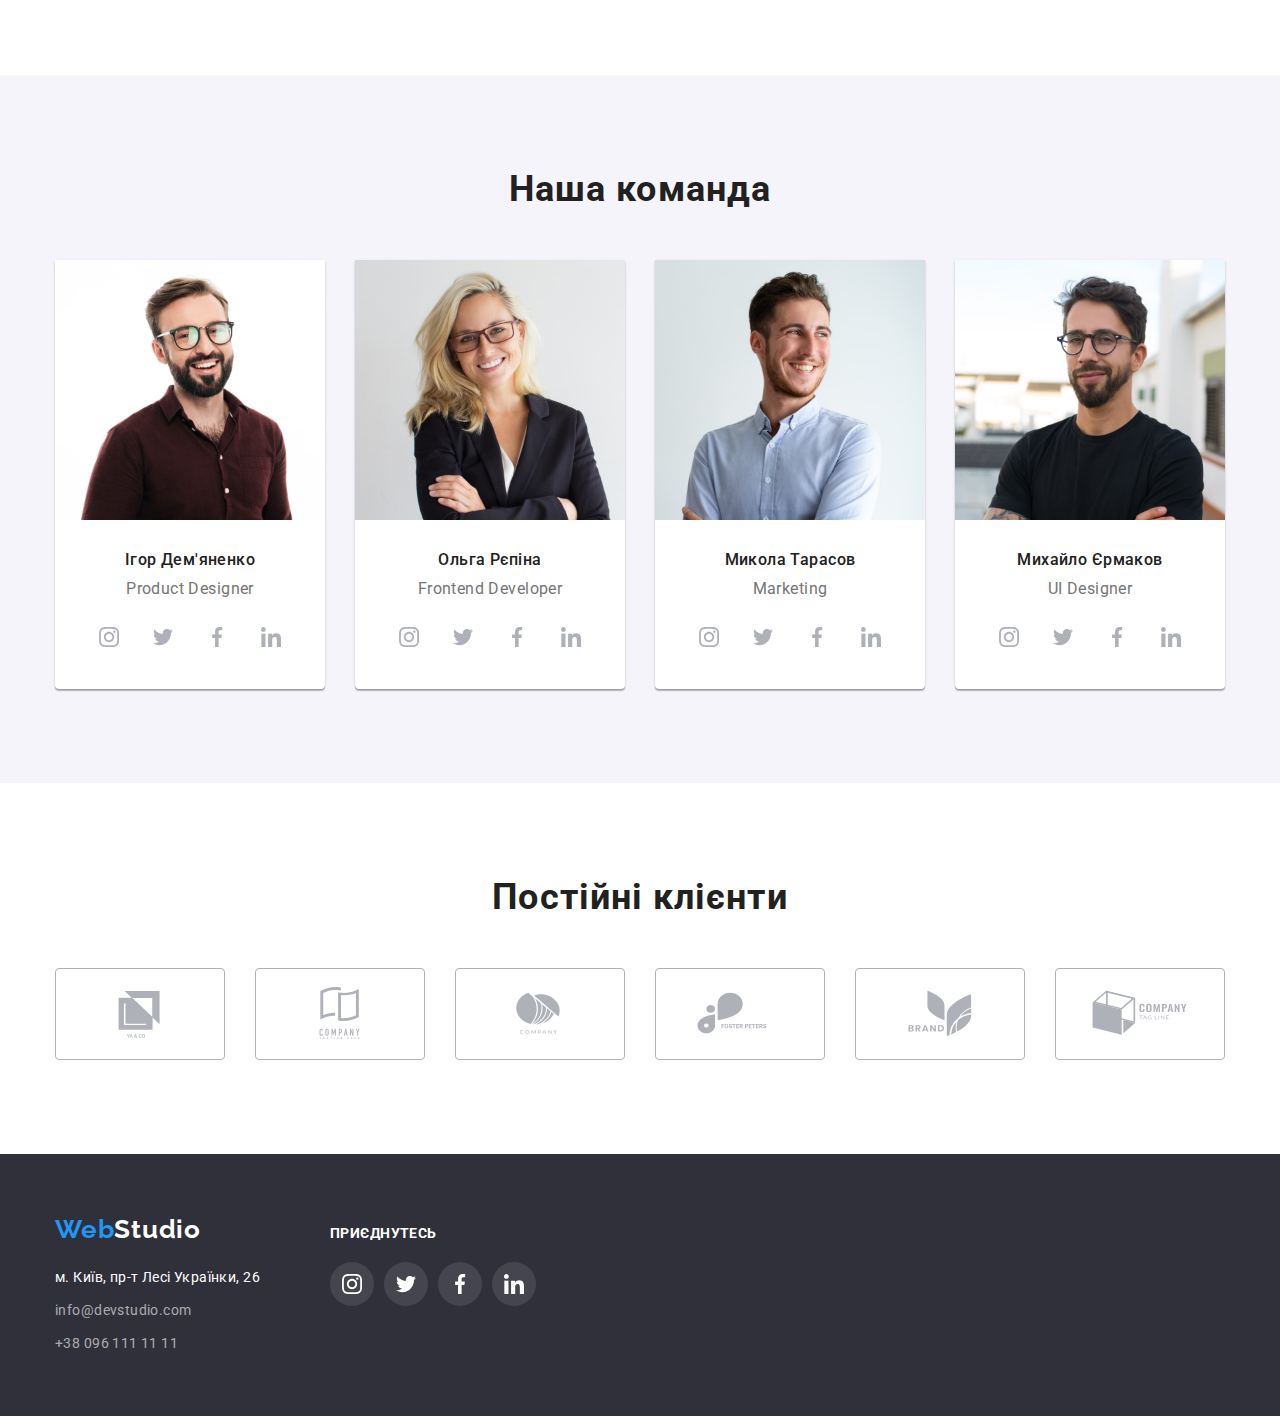
==== commit ff98894d: "mm" ====
--- a/index.html
+++ b/index.html
@@ -60,7 +60,7 @@
           вашого бізнесу
         </h1>
         <!-- TO DO BUTTON -->
-        <button type="button" class="button-hero button-portfolio">Замовити послугу</button>
+        <button type="button" class="button-hero button-portfolio" data-modal-open>Замовити послугу</button>
       </section>
       <!-- hiden after -->
       <section class="textclass section">
@@ -114,18 +114,30 @@
           </ul>
         </div>
       </section>
-      <section class="section-list">
-        <div class="container">
-          <h2 class="section-tittle">Чим ми займаємося</h2>
-          <ul class="boxcard">
-            <li class="fotowork"><img src="./images/box1.jpg" alt="Проект з 0" width="370" /></li>
-            <li class="fotowork">
-              <img src="./images/box2.jpg" alt="Теми на любий вибір" width="370" />
-            </li>
-            <li class="fotowork"><img src="./images/box3.jpg" alt="Дизайн" width="370" /></li>
-          </ul>
-        </div>
-      </section>
+     <section class="section-list">
+    <div class="container">
+      <h2 class="section-tittle">Чим ми займаємося</h2>
+      <ul class="boxcard">
+        <li class="fotowork">
+          <div class="box-thumb">
+            <img src="./images/box1.jpg" alt="Проект з 0" width="370" />
+          <p class="text-programe">Десктопні додатки</p>
+          </div>
+        </li>
+        <li class="fotowork">
+          <div class="box-thumb">
+            <img src="./images/box2.jpg" alt="Теми на любий вибір" width="370" />
+            <p class="text-programe">Мобільні додатки</p>
+          </div>
+        </li>
+        <li class="fotowork">
+          <div class="box-thumb"><img src="./images/box3.jpg" alt="Дизайн" width="370" />
+          <p class="text-programe">Дизайнерські рішення</p>
+        </li>
+        </div>
+      </ul>
+    </div>
+  </section>
       <!-- Comand -->
       <section class="section-team section">
         <div class="container">
@@ -399,29 +411,12 @@
         </div>
       </div>
     </footer>
+    <div class="backdrop is-hidden" data-modal>
+      <div class="modal">
+        <button type="button" class="close-button" data-modal-close>X</button>
+   </div>
+    </div>
     <script src="./js/modal.js"></script>
   </body>
-  <section class="section-list">
-    <div class="container">
-      <h2 class="section-tittle">Чим ми займаємося</h2>
-      <ul class="boxcard">
-        <li class="fotowork">
-          <div class="box-thumb"><img src="./images/box1.jpg" alt="Проект з 0" width="370" />
-          <p class="text-programe">Десктопні додатки</p>
-          </div>
-        </li>
-        <li class="fotowork">
-          <div class="box-thumb">
-            <img src="./images/box2.jpg" alt="Теми на любий вибір" width="370" />
-            <p class="text-programe">Мобільні додатки</p>
-          </div>
-        </li>
-        <li class="fotowork">
-          <div class="box-thumb"><img src="./images/box3.jpg" alt="Дизайн" width="370" />
-          <p class="text-programe">Дизайнерські рішення</p>
-        </li>
-        </div>
-      </ul>
-    </div>
-  </section>
 </html>
+
--- a/сss/styles.css
+++ b/сss/styles.css
@@ -88,7 +88,7 @@
 /*  полоска */
 .link {
   position: relative;
-  padding: 34px 0;
+  padding: 32px 0;
 }
 .curent::after {
   content: '';
@@ -99,6 +99,7 @@
   bottom: 0;
   background-color: var(--logo-link-color);
   border-radius: 2px;
+  margin-bottom: -1px;
 }
 /* полоска */
 .site-nav .link {
@@ -112,6 +113,8 @@
 .site-nav .link:hover,
 .site-nav .link:focus {
   color: var(--logo-link-color);
+  transition-duration: 250ms;
+  transition-timing-function: cubic-bezier(0.4, 0, 0.2, 1);
 }
 /* tel+adress */
 .auth-nav .link-nav {
@@ -125,6 +128,8 @@
 .link-nav:hover,
 .link-nav:focus {
   color: var(--logo-link-color);
+  transition-duration: 250ms;
+  transition-timing-function: cubic-bezier(0.4, 0, 0.2, 1);
 }
 .site-nav .link.curent {
   color: var(--logo-link-color);
@@ -147,6 +152,8 @@
   color: var(--primary-background-color);
   box-shadow: 0px 3px 1px rgba(0, 0, 0, 0.1), 0px 1px 2px rgba(0, 0, 0, 0.08),
     0px 2px 2px rgba(0, 0, 0, 0.12);
+  transition-duration: 250ms;
+  transition-timing-function: cubic-bezier(0.4, 0, 0.2, 1);
 }
 .link-filter {
   text-decoration: none;
@@ -180,15 +187,13 @@
 .logo-fotweb {
   color: var(--logo-link-color);
 }
-
-.logofot:focus {
-  color: var(--logo-link-color);
-}
 /* adress */
 
 .footer-nav .footer-link:hover,
 .footer-nav .footer-link:focus {
   color: var(--logo-link-color);
+  transition-duration: 250ms;
+  transition-timing-function: cubic-bezier(0.4, 0, 0.2, 1);
 }
 .footer-nav :not(:first-child) {
   margin-top: 9px;
@@ -245,6 +250,8 @@
   color: var(--primary-background-color);
   background-color: var(--active-button);
   box-shadow: 0px 4px 4px rgba(0, 0, 0, 0.15);
+  transition-duration: 250ms;
+  transition-timing-function: cubic-bezier(0.4, 0, 0.2, 1);
 }
 /* пер(peculiarities)-особливості  */
 /* section 2  */
@@ -414,6 +421,8 @@
 .link-filter:focus {
   box-shadow: 0px 1px 1px rgba(0, 0, 0, 0.12), 0px 4px 4px rgba(0, 0, 0, 0.06),
     1px 4px 6px rgba(0, 0, 0, 0.16);
+  transition-duration: 250ms;
+  transition-timing-function: cubic-bezier(0.4, 0, 0.2, 1);
 }
 .logoclas {
   margin-bottom: 20px;
--- a/сss/icon.css
+++ b/сss/icon.css
@@ -13,6 +13,7 @@
   --border-porfolio: rgba(238, 238, 238, 1);
   --color-mini-iconrgbargba: rgba(175, 177, 184, 1);
   --background-overlay: rgba(196, 196, 196, 1);
+  --portfolio-hover: rgba(33, 150, 243, 0.9);
 }
 
 .icon-nav {
@@ -37,6 +38,8 @@
 .link-nav:hover svg,
 .link-nav:focus svg {
   fill: var(--logo-link-color);
+  transition-duration: 250ms;
+  transition-timing-function: cubic-bezier(0.4, 0, 0.2, 1);
 }
 
 .icon-list {
@@ -91,8 +94,10 @@
 }
 .footer1 .link1:hover,
 .footer1 .link1:focus {
-  background-color: rgba(33, 150, 243, 1);
-  fill: rgba(255, 255, 255, 1);
+  background-color: var(--logo-link-color);
+  fill: var(--primary-background-color);
+  transition-duration: 250ms;
+  transition-timing-function: cubic-bezier(0.4, 0, 0.2, 1);
 }
 .footer2 .link2 {
   width: 44px;
@@ -106,8 +111,10 @@
 }
 .footer2 .link2:hover,
 .footer2 .link2:focus {
-  background-color: rgba(33, 150, 243, 1);
-  fill: rgba(255, 255, 255, 1);
+  background-color: var(--logo-link-color);
+  fill: var(--primary-background-color);
+  transition-duration: 250ms;
+  transition-timing-function: cubic-bezier(0.4, 0, 0.2, 1);
 }
 .footer2 {
   display: flex;
@@ -133,45 +140,33 @@
 .footer3 .link3:hover,
 .footer3 .link3:focus {
   fill: rgba(33, 150, 243, 1);
-  background-color: rgba(255, 255, 255, 1);
-  border: 1px solid rgba(33, 150, 243, 1);
+  background-color: var(--primary-background-color);
+  border: 1px solid var(--logo-link-color);
+  transition-duration: 250ms;
+  transition-timing-function: cubic-bezier(0.4, 0, 0.2, 1);
 }
 .list-social3 {
   display: flex;
   gap: 30px;
 }
 /*  5 дз */
-.fotowork {
-  display: block;
-}
-.box-thumb {
-  display: block;
-  position: relative;
-}
-.box-thumb::before {
-  position: absolute;
-  display: inline-block;
-  content: '';
-  width: 100%;
-  height: 100%;
-  left: 50%;
-  top: 50%;
-  transform: translate(-50%, -50%);
-  opacity: 1;
-  background-color: rgba(47, 48, 58, 0.8);
-}
+/*  !!!!!!!!!!!!!!!!!!!!!!!!!!!!!*/
 /* .box-thumb:hover::before {
   opacity: 1;
 } */
 .text-programe {
-  margin-top: 27px;
-  padding-bottom: 27px;
-  display: flex;
-  align-items: center;
-  justify-content: center;
+  width: 100%;
+  height: 70px;
   position: relative;
+  display: flex;
+  justify-content: center;
+  align-items: center;
+  background-color: rgba(47, 48, 58, 0.8);
+  left: 0;
+  bottom: 19%;
   z-index: 1;
 }
+/* !!!!!!!!!!!!!!!!!!!!!!!!!!!! */
 /* PORTFOLIO */
 .animation-portfolio {
   position: relative;
@@ -197,6 +192,58 @@
 
 .flex-elements:hover .portfolio-text {
   transform: translateY(0);
-  background-color: rgba(33, 150, 243, 0.9);
+  background-color: var(--portfolio-hover);
 }
 /* PORTFOLIO */
+/* modal+backdrop */
+.backdrop {
+  position: fixed;
+  top: 0;
+  left: 0;
+  width: 100%;
+  height: 100vh;
+  background: rgba(0, 0, 0, 0.2);
+  transition: opacity 2500ms cubic-bezier(0.4, 0, 0.2, 1);
+}
+.modal {
+  width: 521px;
+  height: 581px;
+  position: absolute;
+  top: 50%;
+  left: 50%;
+  transform: translate(-50%, -50%);
+  background-color: var(--primary-background-color);
+  box-shadow: 0px 1px 3px rgba(0, 0, 0, 0.12), 0px 1px 1px rgba(0, 0, 0, 0.14),
+    0px 2px 1px rgba(0, 0, 0, 0.2);
+  border-radius: 4px;
+}
+.is-hidden {
+  opacity: 0;
+  visibility: hidden;
+  pointer-events: none;
+}
+.close-button {
+  position: absolute;
+  width: 30px;
+  height: 30px;
+  right: 0;
+  margin-right: 8px;
+  margin-top: 8px;
+  border: 1px rgba(0, 0, 0, 0.1);
+  border-radius: 50px;
+  cursor: pointer;
+}
+/* icon */
+.icon-footer5 {
+  width: 30px;
+  height: 30px;
+  border-radius: 50px;
+  fill: var(--primary-text-color);
+  background-color: var(--primary-background-color);
+  border: 1px solid rgba(0, 0, 0, 0.1);
+}
+/* icon */
+.container2 {
+  width: 350px;
+  height: 400px;
+}
